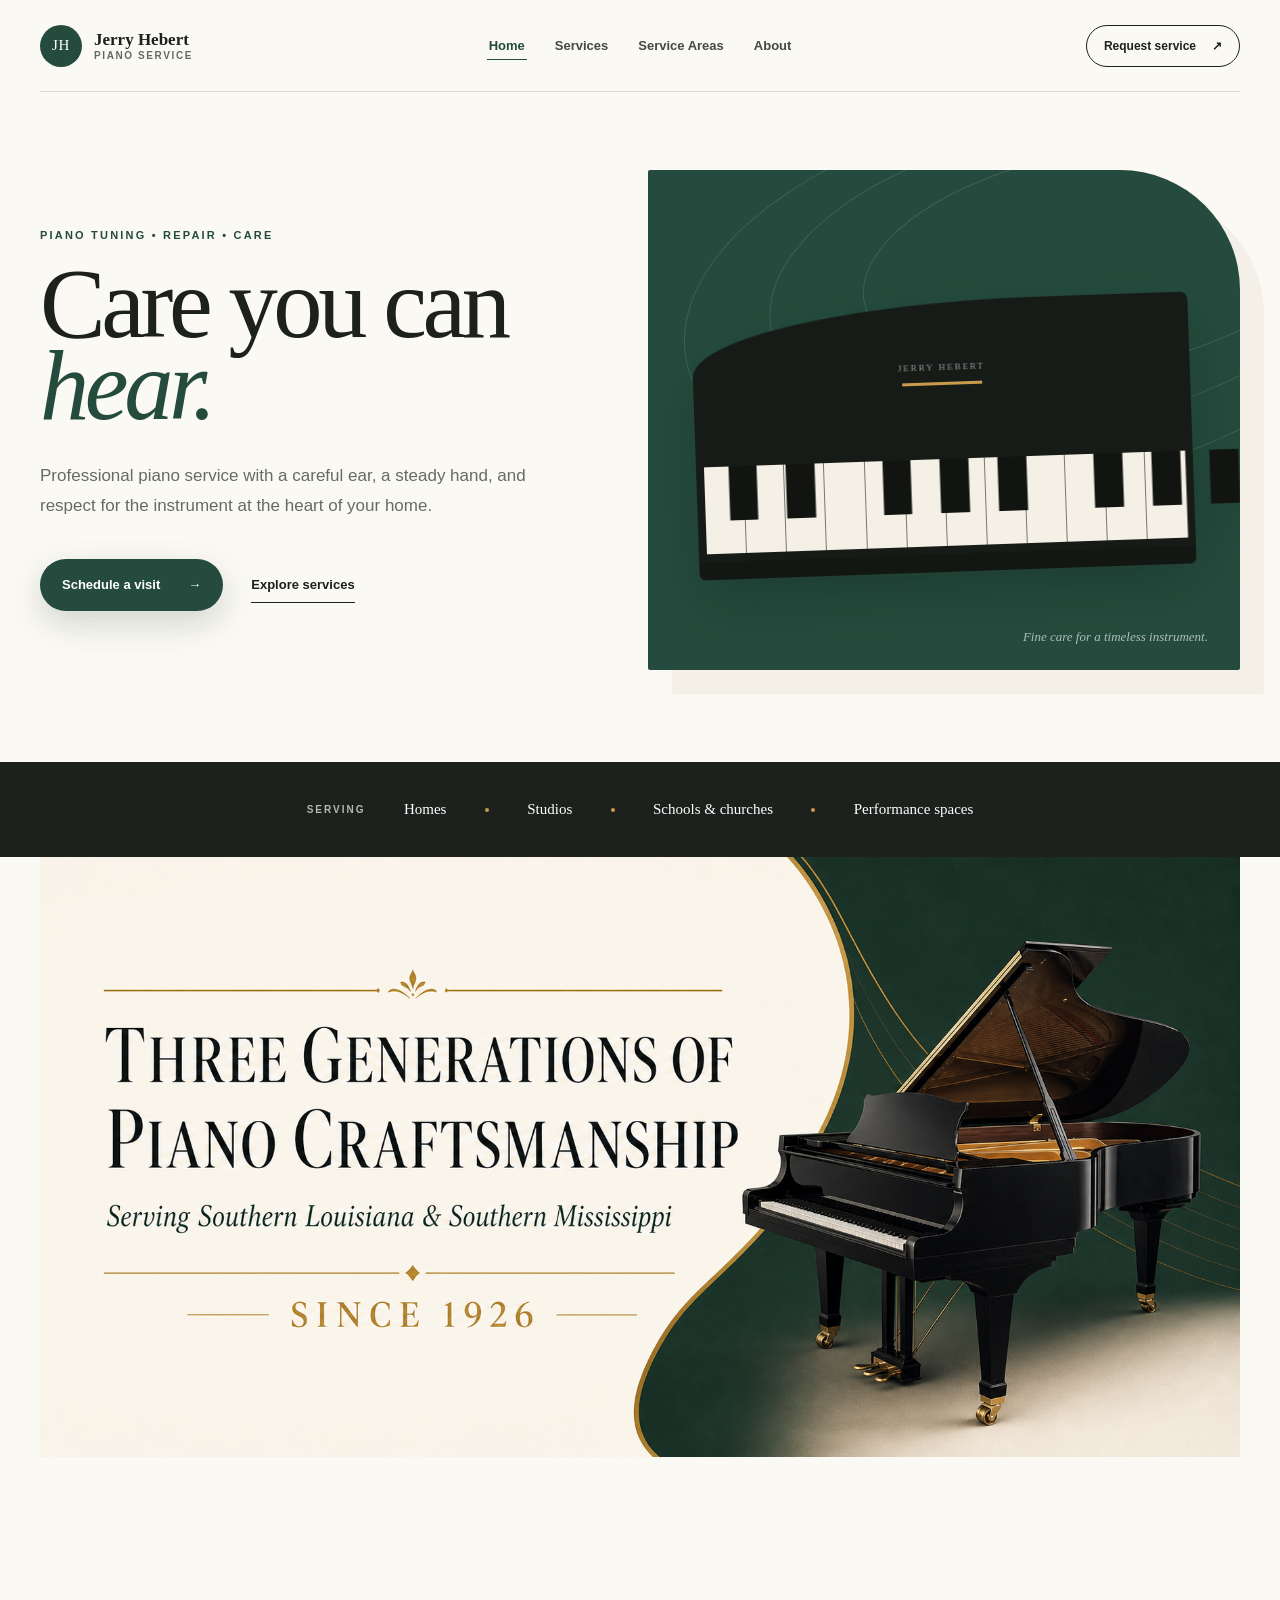
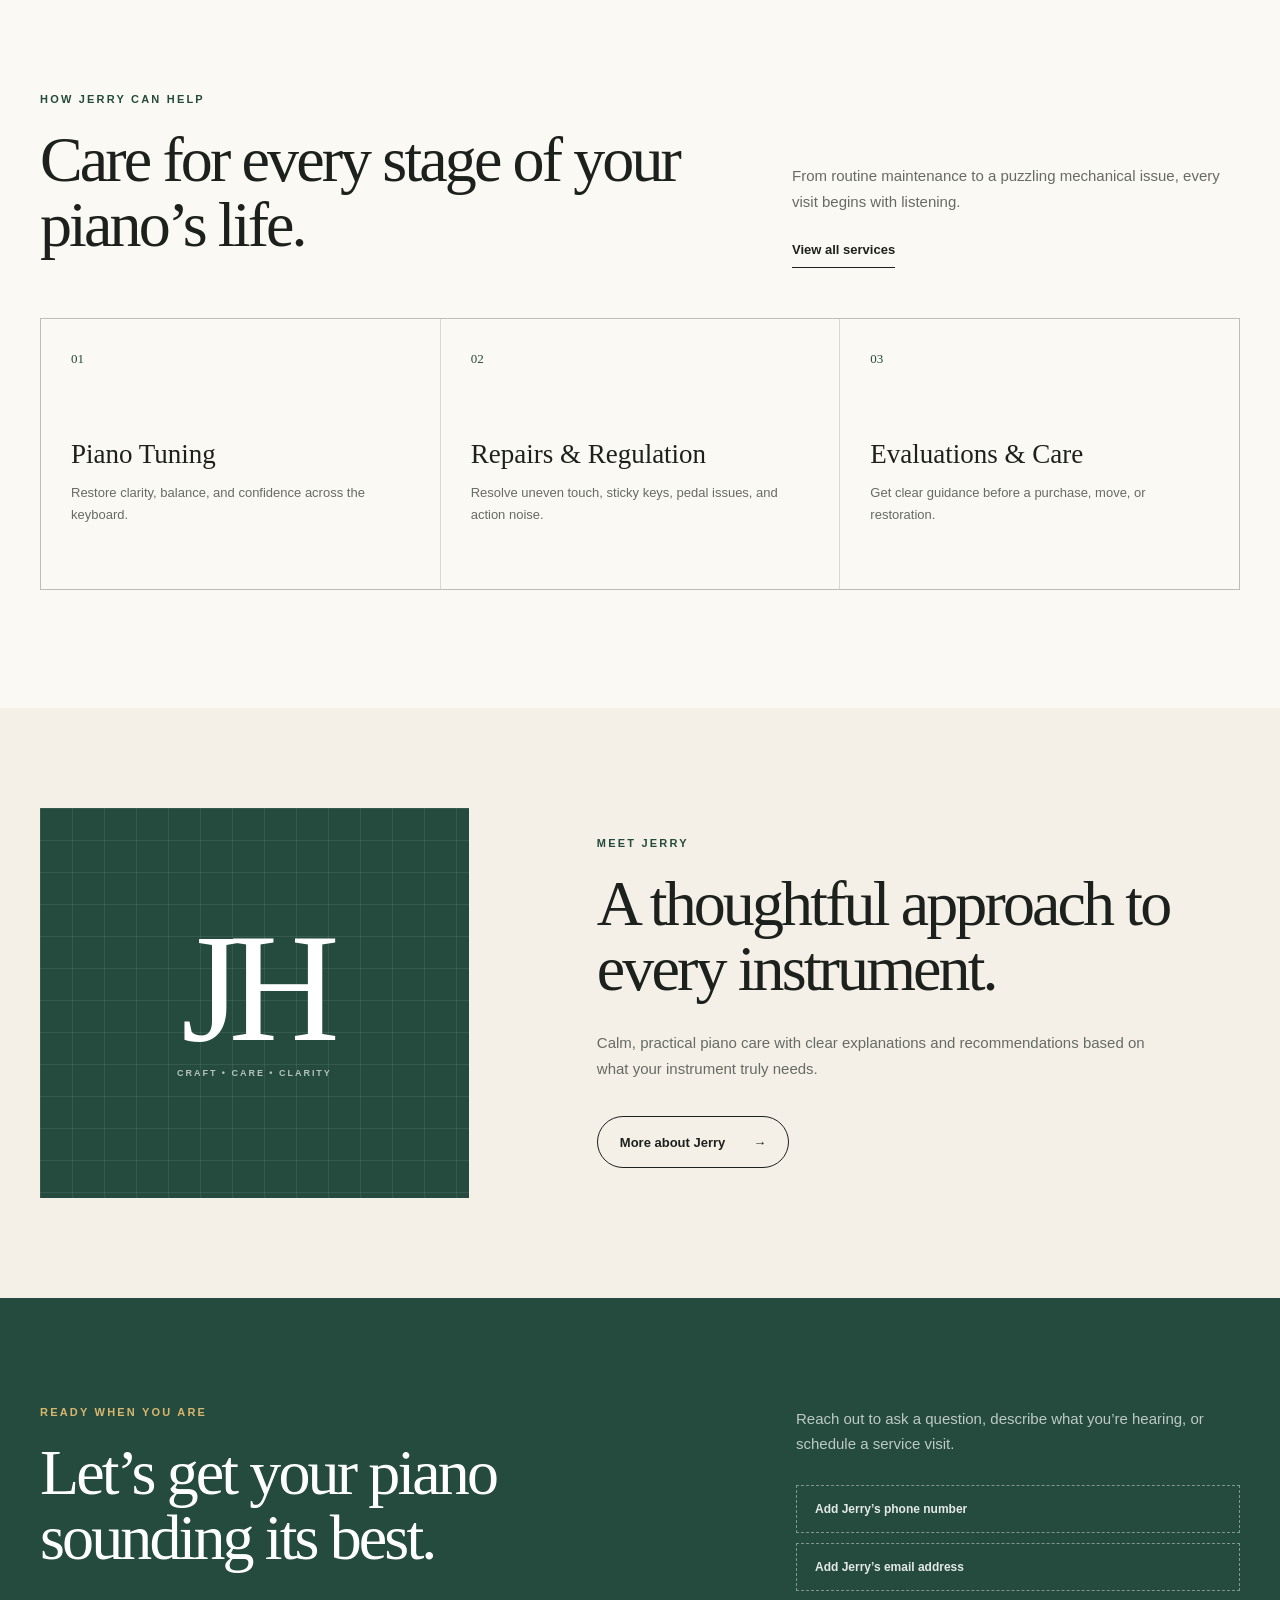
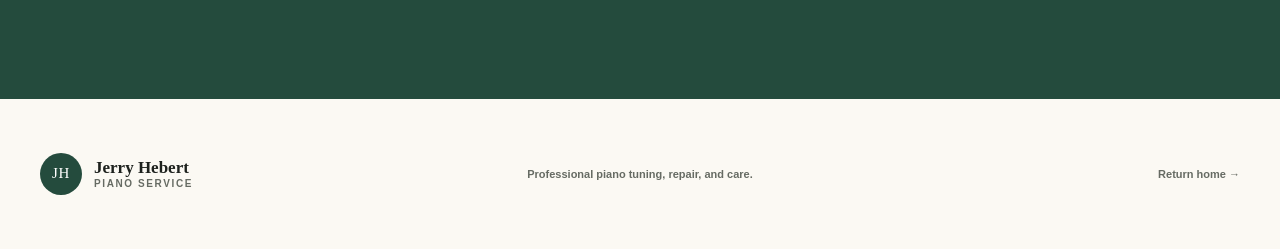
==== index.html @ 82411f33 "Add heritage feature section to index.html Added a heritage feature section with an image banner." ====
<!doctype html>
<html lang="en">
<head>
  <meta charset="utf-8">
  <meta name="viewport" content="width=device-width, initial-scale=1">
  <meta name="description" content="Professional piano tuning, repair, evaluation, and care from Jerry Hebert.">
  <title>Jerry Hebert Piano Service</title>
  <link rel="stylesheet" href="styles.css">
</head>
<body>
  <header class="site-header">
    <a class="brand" href="index.html" aria-label="Jerry Hebert Piano Service home">
      <span class="brand-mark" aria-hidden="true">JH</span>
      <span class="brand-copy"><strong>Jerry Hebert</strong><span>Piano Service</span></span>
    </a>
    <nav class="site-nav" aria-label="Main navigation">
      <a class="active" href="index.html" aria-current="page">Home</a>
      <a href="services.html">Services</a>
      <a href="service-areas.html">Service Areas</a>
      <a href="about.html">About</a>
    </nav>
    <a class="header-cta" href="#contact">Request service <span aria-hidden="true">↗</span></a>
  </header>

  <main>
    <section class="hero" aria-labelledby="hero-title">
      <div>
        <p class="eyebrow">Piano tuning • repair • care</p>
        <h1 id="hero-title">Care you can<span>hear.</span></h1>
        <p class="hero-intro">Professional piano service with a careful ear, a steady hand, and respect for the instrument at the heart of your home.</p>
        <div class="hero-actions">
          <a class="button button-primary" href="#contact">Schedule a visit <span aria-hidden="true">→</span></a>
          <a class="text-link" href="services.html">Explore services</a>
        </div>
      </div>

      <div class="hero-art" aria-hidden="true">
        <div class="sound-line sound-line-one"></div>
        <div class="sound-line sound-line-two"></div>
        <div class="sound-line sound-line-three"></div>
        <div class="piano">
          <div class="piano-top">JERRY HEBERT<i></i></div>
          <div class="piano-keys">
            <span class="white-key"></span><span class="white-key"></span><span class="white-key"></span><span class="white-key"></span>
            <span class="white-key"></span><span class="white-key"></span><span class="white-key"></span><span class="white-key"></span>
            <span class="white-key"></span><span class="white-key"></span><span class="white-key"></span><span class="white-key"></span>
            <span class="black-key" style="left:8%"></span><span class="black-key" style="left:20%"></span>
            <span class="black-key" style="left:40%"></span><span class="black-key" style="left:52%"></span>
            <span class="black-key" style="left:64%"></span><span class="black-key" style="left:84%"></span>
            <span class="black-key" style="left:96%"></span><span class="black-key" style="left:108%"></span>
          </div>
          <div class="piano-base"></div>
        </div>
        <p class="art-note">Fine care for a timeless instrument.</p>
      </div>
    </section>

    <div class="trust-strip" aria-label="Client types">
      <span>Serving</span><p>Homes</p><i></i><p>Studios</p><i></i><p>Schools & churches</p><i></i><p>Performance spaces</p>
    </div>
    <section class="heritage-feature">
  <img src="images/jerry-hebert-heritage-banner.png"
       alt="Three generations of piano craftsmanship since 1926">
</section>

    <section class="section" aria-labelledby="care-title">
      <div class="section-heading">
        <div><p class="eyebrow">How Jerry can help</p><h2 id="care-title">Care for every stage of your piano’s life.</h2></div>
        <div class="heading-action">
          <p>From routine maintenance to a puzzling mechanical issue, every visit begins with listening.</p>
          <a class="text-link" href="services.html">View all services</a>
        </div>
      </div>
      <div class="home-feature-grid">
        <article><span>01</span><h3>Piano Tuning</h3><p>Restore clarity, balance, and confidence across the keyboard.</p></article>
        <article><span>02</span><h3>Repairs & Regulation</h3><p>Resolve uneven touch, sticky keys, pedal issues, and action noise.</p></article>
        <article><span>03</span><h3>Evaluations & Care</h3><p>Get clear guidance before a purchase, move, or restoration.</p></article>
      </div>
    </section>

    <section class="home-about-preview" aria-labelledby="home-about-title">
      <div class="mini-monogram" aria-hidden="true"><span>JH</span><p>Craft • Care • Clarity</p></div>
      <div>
        <p class="eyebrow">Meet Jerry</p>
        <h2 id="home-about-title">A thoughtful approach to every instrument.</h2>
        <p>Calm, practical piano care with clear explanations and recommendations based on what your instrument truly needs.</p>
        <a class="button button-outline" href="about.html">More about Jerry <span aria-hidden="true">→</span></a>
      </div>
    </section>

    <section class="contact-section" id="contact" aria-labelledby="contact-title">
      <div><p class="eyebrow">Ready when you are</p><h2 id="contact-title">Let’s get your piano sounding its best.</h2></div>
      <div class="contact-copy">
        <p>Reach out to ask a question, describe what you’re hearing, or schedule a service visit.</p>
        <!-- Replace the following two spans with Jerry's real phone number and email address. -->
        <div class="contact-placeholders"><span>Add Jerry’s phone number</span><span>Add Jerry’s email address</span></div>
      </div>
    </section>
  </main>

  <footer class="site-footer">
    <a class="brand" href="index.html">
      <span class="brand-mark" aria-hidden="true">JH</span>
      <span class="brand-copy"><strong>Jerry Hebert</strong><span>Piano Service</span></span>
    </a>
    <p>Professional piano tuning, repair, and care.</p>
    <a href="index.html">Return home →</a>
  </footer>
</body>
</html>
---- styles.css ----
:root {
  --ink: #1d211d;
  --muted: #666b63;
  --ivory: #f4f0e7;
  --paper: #fbf9f3;
  --green: #244b3d;
  --green-dark: #17352b;
  --gold: #c99b4a;
  --line: rgba(29, 33, 29, 0.15);
}

* { box-sizing: border-box; }
html { scroll-behavior: smooth; scroll-padding-top: 96px; }
body {
  margin: 0;
  background: var(--paper);
  color: var(--ink);
  font-family: Inter, ui-sans-serif, -apple-system, BlinkMacSystemFont, "Segoe UI", sans-serif;
  -webkit-font-smoothing: antialiased;
}
a { color: inherit; text-decoration: none; }
a:focus-visible { outline: 3px solid var(--gold); outline-offset: 4px; }

.site-header {
  width: min(100% - 48px, 1200px);
  height: 92px;
  margin: 0 auto;
  display: grid;
  grid-template-columns: 1fr auto 1fr;
  align-items: center;
  border-bottom: 1px solid var(--line);
}

.heritage-feature {
  padding: 0 max(24px, calc((100vw - 1200px) / 2)) 118px;
}

.heritage-feature img {
  display: block;
  width: 100%;
  height: auto;
}
.brand { display: inline-flex; align-items: center; gap: 12px; width: max-content; }
.brand-mark {
  width: 42px;
  height: 42px;
  display: grid;
  place-items: center;
  border-radius: 50%;
  background: var(--green);
  color: white;
  font: 15px Georgia, serif;
  letter-spacing: 0.04em;
}
.brand-copy { display: flex; flex-direction: column; gap: 2px; }
.brand-copy strong { font: 600 17px/1 Georgia, serif; }
.brand-copy span {
  color: var(--muted);
  font-size: 10px;
  font-weight: 700;
  letter-spacing: 0.16em;
  text-transform: uppercase;
}
.site-nav { display: flex; align-items: center; gap: 26px; }
.site-nav a {
  position: relative;
  padding: 12px 2px;
  color: #454943;
  font-size: 13px;
  font-weight: 700;
}
.site-nav a::after {
  content: "";
  position: absolute;
  right: 0;
  bottom: 5px;
  left: 0;
  height: 1px;
  background: var(--green);
  transform: scaleX(0);
  transition: transform 180ms ease;
}
.site-nav a:hover::after,
.site-nav a:focus-visible::after,
.site-nav a.active::after { transform: scaleX(1); }
.site-nav a.active { color: var(--green); }
.header-cta {
  justify-self: end;
  display: inline-flex;
  align-items: center;
  gap: 16px;
  padding: 13px 17px;
  border: 1px solid var(--ink);
  border-radius: 999px;
  font-size: 12px;
  font-weight: 800;
  transition: 180ms ease;
}
.header-cta:hover { background: var(--ink); color: white; }

.eyebrow {
  margin: 0 0 22px;
  color: var(--green);
  font-size: 11px;
  font-weight: 900;
  letter-spacing: 0.2em;
  text-transform: uppercase;
}
.hero {
  width: min(100% - 48px, 1200px);
  min-height: 670px;
  margin: 0 auto;
  display: grid;
  grid-template-columns: 0.95fr 1.05fr;
  align-items: center;
  gap: 72px;
  padding: 60px 0 74px;
}
.hero h1,
.section h2,
.contact-section h2,
.home-about-preview h2,
.process-section h2 {
  margin: 0;
  font-family: Georgia, "Times New Roman", serif;
  font-weight: 500;
  letter-spacing: -0.045em;
}
.hero h1 { max-width: 650px; font-size: clamp(74px, 7.7vw, 120px); line-height: 0.83; }
.hero h1 span { display: block; color: var(--green); font-style: italic; font-weight: 400; }
.hero-intro {
  max-width: 515px;
  margin: 34px 0 0;
  color: var(--muted);
  font-size: 17px;
  line-height: 1.75;
}
.hero-actions { display: flex; align-items: center; gap: 28px; margin-top: 38px; }
.button {
  display: inline-flex;
  align-items: center;
  justify-content: center;
  gap: 28px;
  min-height: 52px;
  padding: 0 22px;
  border-radius: 999px;
  font-size: 13px;
  font-weight: 800;
  transition: 180ms ease;
}
.button-primary { background: var(--green); color: white; box-shadow: 0 12px 34px rgba(36, 75, 61, 0.2); }
.button-primary:hover { background: var(--green-dark); transform: translateY(-2px); }
.button-outline { border: 1px solid var(--ink); }
.button-outline:hover { background: var(--ink); color: white; }
.text-link { padding: 10px 0; border-bottom: 1px solid var(--ink); font-size: 13px; font-weight: 800; }

.hero-art {
  min-height: 500px;
  border-radius: 2px 120px 2px 2px;
  background: var(--green);
  position: relative;
  overflow: hidden;
  box-shadow: 24px 24px 0 var(--ivory);
}
.sound-line {
  position: absolute;
  border: 1px solid rgba(255, 255, 255, 0.12);
  border-radius: 50%;
  transform: rotate(-10deg);
}
.sound-line-one { width: 480px; height: 220px; top: -20px; right: -100px; }
.sound-line-two { width: 600px; height: 300px; top: -44px; right: -126px; }
.sound-line-three { width: 720px; height: 380px; top: -64px; right: -160px; }
.piano {
  position: absolute;
  right: 8%;
  bottom: 98px;
  left: 8%;
  filter: drop-shadow(0 22px 28px rgba(9, 22, 17, 0.25));
  transform: rotate(-2deg);
}
.piano-top {
  height: 154px;
  padding-top: 62px;
  border-radius: 70% 8px 0 0 / 45% 8px 0 0;
  background: #171b18;
  color: rgba(255, 255, 255, 0.55);
  text-align: center;
  font: 9px Georgia, serif;
  letter-spacing: 0.22em;
}
.piano-top i { display: block; width: 16%; height: 3px; margin: 10px auto 0; background: var(--gold); }
.piano-keys { height: 100px; display: flex; border: 8px solid #171b18; border-top-width: 5px; position: relative; }
.white-key { flex: 1; background: #f5f0e5; border-right: 1px solid #77766f; }
.black-key {
  width: 6%;
  height: 62%;
  background: #111411;
  position: absolute;
  top: 0;
  transform: translateX(-50%);
  z-index: 2;
}
.piano-base { height: 18px; border-radius: 0 0 6px 6px; background: #131713; }
.art-note {
  position: absolute;
  right: 32px;
  bottom: 25px;
  margin: 0;
  color: rgba(255, 255, 255, 0.64);
  font: italic 13px Georgia, serif;
}
.trust-strip {
  min-height: 95px;
  display: flex;
  align-items: center;
  justify-content: center;
  gap: clamp(20px, 3vw, 46px);
  padding: 22px 24px;
  background: var(--ink);
  color: white;
}
.trust-strip span {
  color: #b6b9b2;
  font-size: 10px;
  font-weight: 800;
  letter-spacing: 0.2em;
  text-transform: uppercase;
}
.trust-strip p { margin: 0; font: 15px Georgia, serif; }
.trust-strip i { width: 4px; height: 4px; border-radius: 50%; background: var(--gold); }

.section { padding: 118px max(24px, calc((100vw - 1200px) / 2)); }
.section-heading { display: grid; grid-template-columns: 1.2fr 0.8fr; align-items: end; gap: 80px; }
.section h2,
.contact-section h2,
.home-about-preview h2,
.process-section h2 { font-size: clamp(48px, 5vw, 72px); line-height: 1.02; }
.heading-action > p {
  max-width: 440px;
  margin: 0 0 24px;
  color: var(--muted);
  font-size: 15px;
  line-height: 1.75;
}
.home-feature-grid {
  display: grid;
  grid-template-columns: repeat(3, 1fr);
  gap: 1px;
  margin-top: 60px;
  background: var(--line);
  border: 1px solid var(--line);
}
.home-feature-grid article { min-height: 270px; padding: 30px; background: var(--paper); }
.home-feature-grid article > span,
.process-grid article > span { color: var(--green); font: 13px Georgia, serif; }
.home-feature-grid h3,
.process-grid h3 { margin: 72px 0 12px; font: 500 27px Georgia, serif; }
.home-feature-grid p,
.process-grid p { margin: 0; color: var(--muted); font-size: 13px; line-height: 1.7; }
.home-about-preview {
  display: grid;
  grid-template-columns: 0.8fr 1.2fr;
  align-items: center;
  gap: clamp(70px, 10vw, 150px);
  padding: 100px max(24px, calc((100vw - 1200px) / 2));
  background: var(--ivory);
}
.mini-monogram,
.portrait-placeholder {
  display: grid;
  place-content: center;
  gap: 18px;
  background:
    linear-gradient(rgba(255, 255, 255, 0.08) 1px, transparent 1px),
    linear-gradient(90deg, rgba(255, 255, 255, 0.08) 1px, transparent 1px),
    var(--green);
  background-size: 32px 32px;
  color: white;
  text-align: center;
}
.mini-monogram { min-height: 390px; }
.mini-monogram > span,
.portrait-placeholder > span { font: clamp(94px, 12vw, 160px)/0.8 Georgia, serif; letter-spacing: -0.08em; }
.mini-monogram p,
.portrait-placeholder p {
  margin: 0;
  color: rgba(255, 255, 255, 0.66);
  font-size: 9px;
  font-weight: 800;
  letter-spacing: 0.22em;
  text-transform: uppercase;
}
.home-about-preview > div:last-child > p:not(.eyebrow) {
  max-width: 570px;
  margin: 28px 0 34px;
  color: var(--muted);
  font-size: 15px;
  line-height: 1.75;
}

.interior-hero {
  min-height: 500px;
  display: grid;
  align-content: end;
  padding: 80px max(24px, calc((100vw - 1200px) / 2)) 86px;
  background:
    radial-gradient(circle at 84% 15%, rgba(201, 155, 74, 0.16), transparent 22%),
    var(--green);
  color: white;
}
.interior-hero .eyebrow { color: #d9b670; }
.interior-hero h1 {
  max-width: 920px;
  margin: 0;
  font: 500 clamp(62px, 7vw, 98px)/0.94 Georgia, serif;
  letter-spacing: -0.05em;
}
.interior-hero > p:last-child {
  max-width: 600px;
  margin: 30px 0 0;
  color: rgba(255, 255, 255, 0.72);
  font-size: 16px;
  line-height: 1.75;
}
.service-page-section { padding-top: 80px; }
.service-section-intro {
  display: grid;
  grid-template-columns: 1fr 0.75fr;
  gap: 32px 80px;
  align-items: end;
  margin-bottom: 52px;
}
.service-section-intro .eyebrow { grid-column: 1 / -1; margin-bottom: -10px; }
.service-section-intro h2,
.service-details-heading h2,
.service-detail-group h2 {
  margin: 0;
  font-family: Georgia, "Times New Roman", serif;
  font-weight: 500;
  letter-spacing: -0.04em;
}
.service-section-intro h2 { max-width: 680px; font-size: clamp(44px, 5vw, 68px); line-height: 1; }
.service-section-intro > p:last-child,
.service-details-heading > p {
  margin: 0;
  color: var(--muted);
  font-size: 15px;
  line-height: 1.75;
}
.service-grid { display: grid; grid-template-columns: repeat(3, 1fr); gap: 18px; margin-top: 60px; }
.service-page-section .service-grid { grid-template-columns: repeat(4, 1fr); margin-top: 0; }
.service-card {
  min-height: 360px;
  display: flex;
  flex-direction: column;
  padding: 28px;
  border: 1px solid var(--line);
  background: rgba(255, 255, 255, 0.4);
  transition: 200ms ease;
}
.service-card:hover {
  background: white;
  border-color: rgba(36, 75, 61, 0.55);
  transform: translateY(-6px);
  box-shadow: 0 24px 60px rgba(29, 33, 29, 0.08);
}
.service-number { color: var(--green); font: 14px Georgia, serif; }
.service-card > div { margin: auto 0; }
.service-card h3 { margin: 0 0 16px; font: 500 30px Georgia, serif; letter-spacing: -0.02em; }
.service-card p { margin: 0; color: var(--muted); font-size: 14px; line-height: 1.75; }
.service-card footer {
  display: flex;
  justify-content: space-between;
  gap: 16px;
  padding-top: 18px;
  border-top: 1px solid var(--line);
  color: #555a53;
  font-size: 11px;
  font-weight: 700;
}
.service-category-card { min-height: 320px; }
.service-category-card h3 { font-size: 27px; }
.service-category-card footer span:last-child { color: var(--green); font-size: 16px; }
.service-details-section {
  padding: 110px max(24px, calc((100vw - 1200px) / 2));
  background: var(--ivory);
}
.service-details-heading {
  display: grid;
  grid-template-columns: 1fr 0.62fr;
  gap: 60px;
  align-items: end;
  margin-bottom: 70px;
}
.service-details-heading h2 { max-width: 720px; font-size: clamp(46px, 5vw, 70px); line-height: 1; }
.service-detail-list { display: grid; gap: 28px; }
.service-detail-group {
  scroll-margin-top: 110px;
  padding: 42px;
  border: 1px solid var(--line);
  background: var(--paper);
}
.service-detail-group > header {
  display: grid;
  grid-template-columns: 54px 1fr;
  gap: 20px;
  align-items: start;
  padding-bottom: 32px;
  border-bottom: 1px solid var(--line);
}
.service-detail-group > header > span { color: var(--green); font: 15px Georgia, serif; }
.service-detail-group h2 { font-size: clamp(34px, 4vw, 50px); line-height: 1; }
.service-detail-group header p {
  max-width: 650px;
  margin: 14px 0 0;
  color: var(--muted);
  font-size: 14px;
  line-height: 1.7;
}
.service-items {
  display: grid;
  grid-template-columns: repeat(2, 1fr);
  gap: 0 38px;
  margin: 0;
  padding: 12px 0 0 74px;
  list-style: none;
}
.service-items li {
  padding: 22px 0;
  border-bottom: 1px solid var(--line);
}
.service-items h3 { margin: 0 0 8px; font: 500 20px Georgia, serif; }
.service-items p { margin: 0; color: var(--muted); font-size: 13px; line-height: 1.65; }
.process-section {
  display: grid;
  grid-template-columns: 0.72fr 1.28fr;
  gap: 90px;
  padding: 110px max(24px, calc((100vw - 1200px) / 2));
  background: var(--ivory);
}
.process-grid { display: grid; grid-template-columns: repeat(3, 1fr); gap: 22px; }
.process-grid article { padding-top: 20px; border-top: 1px solid var(--line); }
.process-grid h3 { margin-top: 42px; }

.about-section {
  display: grid;
  grid-template-columns: 0.9fr 1.1fr;
  gap: clamp(70px, 9vw, 130px);
  background: var(--ivory);
}
.about-visual { min-height: 590px; position: relative; }
.portrait-placeholder { height: 100%; }
.about-badge {
  width: 150px;
  height: 150px;
  display: grid;
  place-content: center;
  gap: 8px;
  padding: 20px;
  border-radius: 50%;
  background: var(--paper);
  text-align: center;
  position: absolute;
  right: -46px;
  bottom: 44px;
  box-shadow: 0 18px 40px rgba(29, 33, 29, 0.16);
}
.about-badge span { color: var(--green); font-size: 24px; }
.about-badge p { margin: 0; font: 13px/1.25 Georgia, serif; }
.about-copy { align-self: center; }
.about-lead { max-width: 620px; margin: 30px 0 38px; color: var(--muted); font-size: 16px; line-height: 1.8; }
.about-history {
  max-width: 680px;
  margin-top: 34px;
  padding-top: 26px;
  border-top: 1px solid var(--line);
}
.about-history p { margin: 0 0 18px; color: var(--muted); font-size: 15px; line-height: 1.8; }
.about-history p:last-child { margin-bottom: 0; }
.principles { border-top: 1px solid var(--line); }
.principles > div {
  display: grid;
  grid-template-columns: 42px 1fr;
  gap: 18px;
  padding: 20px 0;
  border-bottom: 1px solid var(--line);
}
.principles span { padding-top: 3px; color: var(--green); font: 13px Georgia, serif; }
.principles p { margin: 0; color: var(--muted); font-size: 13px; line-height: 1.55; }
.principles strong { display: block; margin-bottom: 3px; color: var(--ink); font: 600 17px Georgia, serif; }

.service-areas-hero {
  background:
    radial-gradient(circle at 82% 18%, rgba(201, 155, 74, 0.22), transparent 24%),
    linear-gradient(120deg, var(--green-dark), var(--green));
}
.coverage-section { padding-top: 96px; }
.coverage-intro,
.hub-heading {
  display: grid;
  grid-template-columns: 1fr 0.6fr;
  gap: 72px;
  align-items: end;
}
.coverage-summary {
  display: grid;
  gap: 8px;
  padding: 24px 0 8px;
  border-top: 1px solid var(--line);
}
.coverage-summary strong { color: var(--green); font: 500 clamp(38px, 4vw, 56px)/1 Georgia, serif; }
.coverage-summary span {
  max-width: 300px;
  color: var(--muted);
  font-size: 12px;
  font-weight: 800;
  letter-spacing: 0.08em;
  line-height: 1.5;
  text-transform: uppercase;
}
.map-shell {
  margin-top: 58px;
  border: 1px solid var(--line);
  background: var(--green);
  box-shadow: 0 26px 70px rgba(29, 33, 29, 0.12);
}
.service-area-map {
  min-height: 590px;
  z-index: 1;
  background: #e5eadf;
  color: var(--ink);
}
.service-area-map:empty::before {
  content: "Loading the service-area map…";
  min-height: 590px;
  display: grid;
  place-items: center;
  padding: 30px;
  color: var(--muted);
  font-size: 13px;
  font-weight: 700;
  text-align: center;
}
.map-legend {
  display: flex;
  flex-wrap: wrap;
  gap: 18px 34px;
  padding: 18px 22px;
  color: rgba(255, 255, 255, 0.86);
  font-size: 11px;
  font-weight: 800;
  letter-spacing: 0.06em;
  text-transform: uppercase;
}
.map-legend span { display: inline-flex; align-items: center; gap: 10px; }
.hub-symbol,
.range-symbol,
.corridor-symbol { display: inline-block; flex: 0 0 auto; }
.hub-symbol { width: 12px; height: 12px; border: 3px solid white; border-radius: 50%; background: var(--green); }
.range-symbol { width: 20px; height: 12px; border: 2px solid var(--gold); border-radius: 50%; background: rgba(201, 155, 74, 0.2); }
.corridor-symbol { width: 24px; height: 0; border-top: 3px dashed var(--gold); }
.map-note { max-width: 760px; margin: 18px 0 0; color: var(--muted); font-size: 12px; line-height: 1.65; }
.hub-section { padding: 110px max(24px, calc((100vw - 1200px) / 2)); background: var(--ivory); }
.hub-heading h2 {
  max-width: 720px;
  margin: 0;
  font: 500 clamp(46px, 5vw, 70px)/1 Georgia, serif;
  letter-spacing: -0.045em;
}
.hub-heading > p { margin: 0; color: var(--muted); font-size: 15px; line-height: 1.75; }
.hub-grid { display: grid; grid-template-columns: repeat(2, 1fr); gap: 20px; margin-top: 64px; }
.hub-card {
  min-height: 330px;
  display: grid;
  grid-template-rows: auto 1fr;
  gap: 58px;
  padding: 34px;
  border: 1px solid var(--line);
  background: var(--paper);
}
.hub-card > span { color: var(--green); font: 14px Georgia, serif; }
.hub-card > div { align-self: end; }
.hub-card h3 { margin: 0; font: 500 clamp(38px, 4vw, 52px) Georgia, serif; letter-spacing: -0.035em; }
.hub-card .hub-region {
  margin: 8px 0 22px;
  color: var(--green);
  font-size: 10px;
  font-weight: 900;
  letter-spacing: 0.16em;
  text-transform: uppercase;
}
.hub-card p:last-child { max-width: 470px; margin: 0; color: var(--muted); font-size: 14px; line-height: 1.75; }
.travel-note {
  display: grid;
  grid-template-columns: 0.45fr 1fr;
  gap: 40px;
  margin-top: 28px;
  padding: 30px 34px;
  border-left: 4px solid var(--gold);
  background: var(--paper);
}
.travel-note strong { font: 500 21px Georgia, serif; }
.travel-note p { margin: 0; color: var(--muted); font-size: 14px; line-height: 1.7; }

.contact-section {
  display: grid;
  grid-template-columns: 1.2fr 0.8fr;
  gap: 90px;
  padding: 108px max(24px, calc((100vw - 1200px) / 2));
  background: var(--green);
  color: white;
}
.contact-section .eyebrow { color: #d9b670; }
.contact-section h2 { max-width: 720px; }
.contact-copy { align-self: end; }
.contact-copy > p { margin: 0 0 28px; color: rgba(255, 255, 255, 0.7); font-size: 15px; line-height: 1.7; }
.contact-placeholders { display: grid; gap: 10px; }
.contact-placeholders span {
  display: block;
  padding: 16px 18px;
  border: 1px dashed rgba(255, 255, 255, 0.42);
  color: rgba(255, 255, 255, 0.88);
  font-size: 12px;
  font-weight: 800;
}
.site-footer {
  min-height: 150px;
  display: grid;
  grid-template-columns: 1fr auto 1fr;
  align-items: center;
  gap: 30px;
  width: min(100% - 48px, 1200px);
  margin: 0 auto;
}
.site-footer p,
.site-footer > a:last-child { color: var(--muted); font-size: 11px; font-weight: 700; }
.site-footer > a:last-child { justify-self: end; }

@media (max-width: 900px) {
  .site-header { grid-template-columns: 1fr auto; height: 132px; }
  .site-nav {
    grid-column: 1 / -1;
    grid-row: 2;
    justify-content: center;
    height: 48px;
    border-top: 1px solid var(--line);
  }
  html { scroll-padding-top: 140px; }
  .hero { min-height: auto; grid-template-columns: 1fr; gap: 70px; padding-top: 80px; }
  .hero-art { min-height: 480px; }
  .section-heading,
  .home-about-preview,
  .process-section,
  .about-section,
  .contact-section { grid-template-columns: 1fr; }
  .home-feature-grid,
  .service-grid { grid-template-columns: 1fr; }
  .service-section-intro,
  .service-details-heading,
  .coverage-intro,
  .hub-heading { grid-template-columns: 1fr; }
  .hub-heading,
  .coverage-intro { gap: 38px; }
  .service-area-map,
  .service-area-map:empty::before { min-height: 500px; }
  .service-page-section .service-grid { grid-template-columns: repeat(2, 1fr); }
  .service-card { min-height: 290px; }
  .mini-monogram { min-height: 440px; }
  .process-section,
  .about-section,
  .contact-section { gap: 52px; }
  .about-visual { min-height: 520px; }
  .about-badge { right: 24px; }
}

@media (max-width: 620px) {
  .site-header,
  .hero,
  .site-footer { width: min(100% - 32px, 1200px); }
  .brand-copy { display: none; }
  .header-cta { gap: 10px; padding: 11px 14px; }
  .hero { padding-top: 58px; }
  .hero h1 { font-size: clamp(68px, 21vw, 96px); }
  .hero-intro { font-size: 15px; }
  .hero-actions { align-items: flex-start; flex-direction: column; }
  .hero-art { min-height: 360px; border-radius: 2px 76px 2px 2px; box-shadow: 14px 14px 0 var(--ivory); }
  .piano { right: 5%; bottom: 72px; left: 5%; }
  .piano-top { height: 110px; padding-top: 42px; }
  .piano-keys { height: 74px; border-width: 6px; }
  .trust-strip { flex-wrap: wrap; justify-content: flex-start; gap: 14px 20px; padding: 26px; }
  .trust-strip span { width: 100%; }
  .trust-strip p { font-size: 13px; }
  .section,
  .contact-section { padding-top: 86px; padding-bottom: 86px; }
  .section h2,
  .contact-section h2,
  .home-about-preview h2,
  .process-section h2 { font-size: 45px; }
  .interior-hero { min-height: 420px; padding-top: 66px; padding-bottom: 66px; }
  .interior-hero h1 { font-size: clamp(54px, 16vw, 74px); }
  .section-heading { gap: 28px; }
  .service-grid { margin-top: 42px; }
  .service-page-section .service-grid { grid-template-columns: 1fr; }
  .service-details-section { padding-top: 86px; padding-bottom: 86px; }
  .service-detail-group { padding: 28px 22px; }
  .service-detail-group > header { grid-template-columns: 34px 1fr; }
  .service-items { grid-template-columns: 1fr; padding-left: 54px; }
  .site-nav { gap: 18px; }
  .site-nav a { font-size: 11px; }
  .service-area-map,
  .service-area-map:empty::before { min-height: 430px; }
  .hub-section { padding-top: 86px; padding-bottom: 86px; }
  .hub-grid,
  .travel-note { grid-template-columns: 1fr; }
  .hub-card { min-height: 290px; }
  .about-visual { min-height: 430px; }
  .about-badge { width: 128px; height: 128px; right: 16px; bottom: -32px; }
  .site-footer { grid-template-columns: auto 1fr; padding: 36px 0; }
  .site-footer > p { display: none; }
  .mini-monogram { min-height: 340px; }
  .process-grid { grid-template-columns: 1fr; }
  .process-grid article { padding-bottom: 20px; }
}

@media (prefers-reduced-motion: reduce) {
  html { scroll-behavior: auto; }
  *, *::before, *::after { transition-duration: 0.01ms !important; }
}
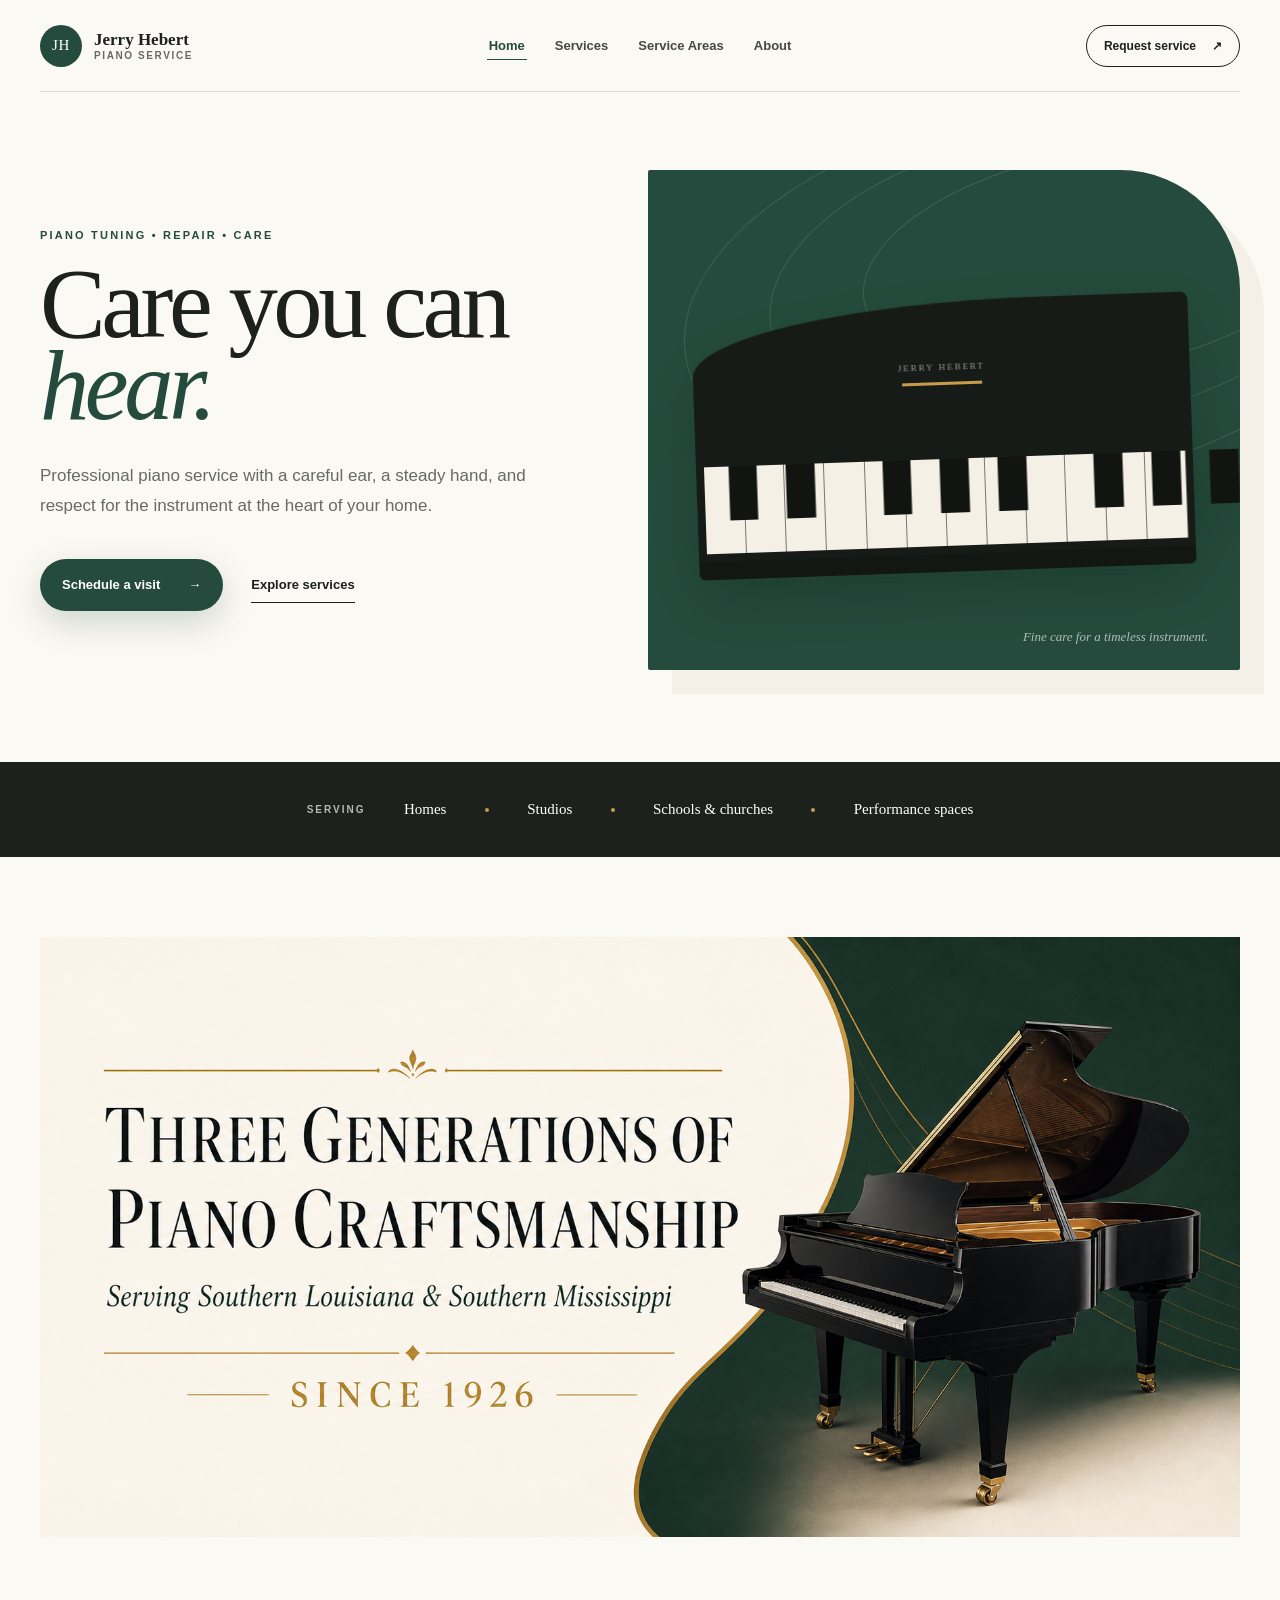
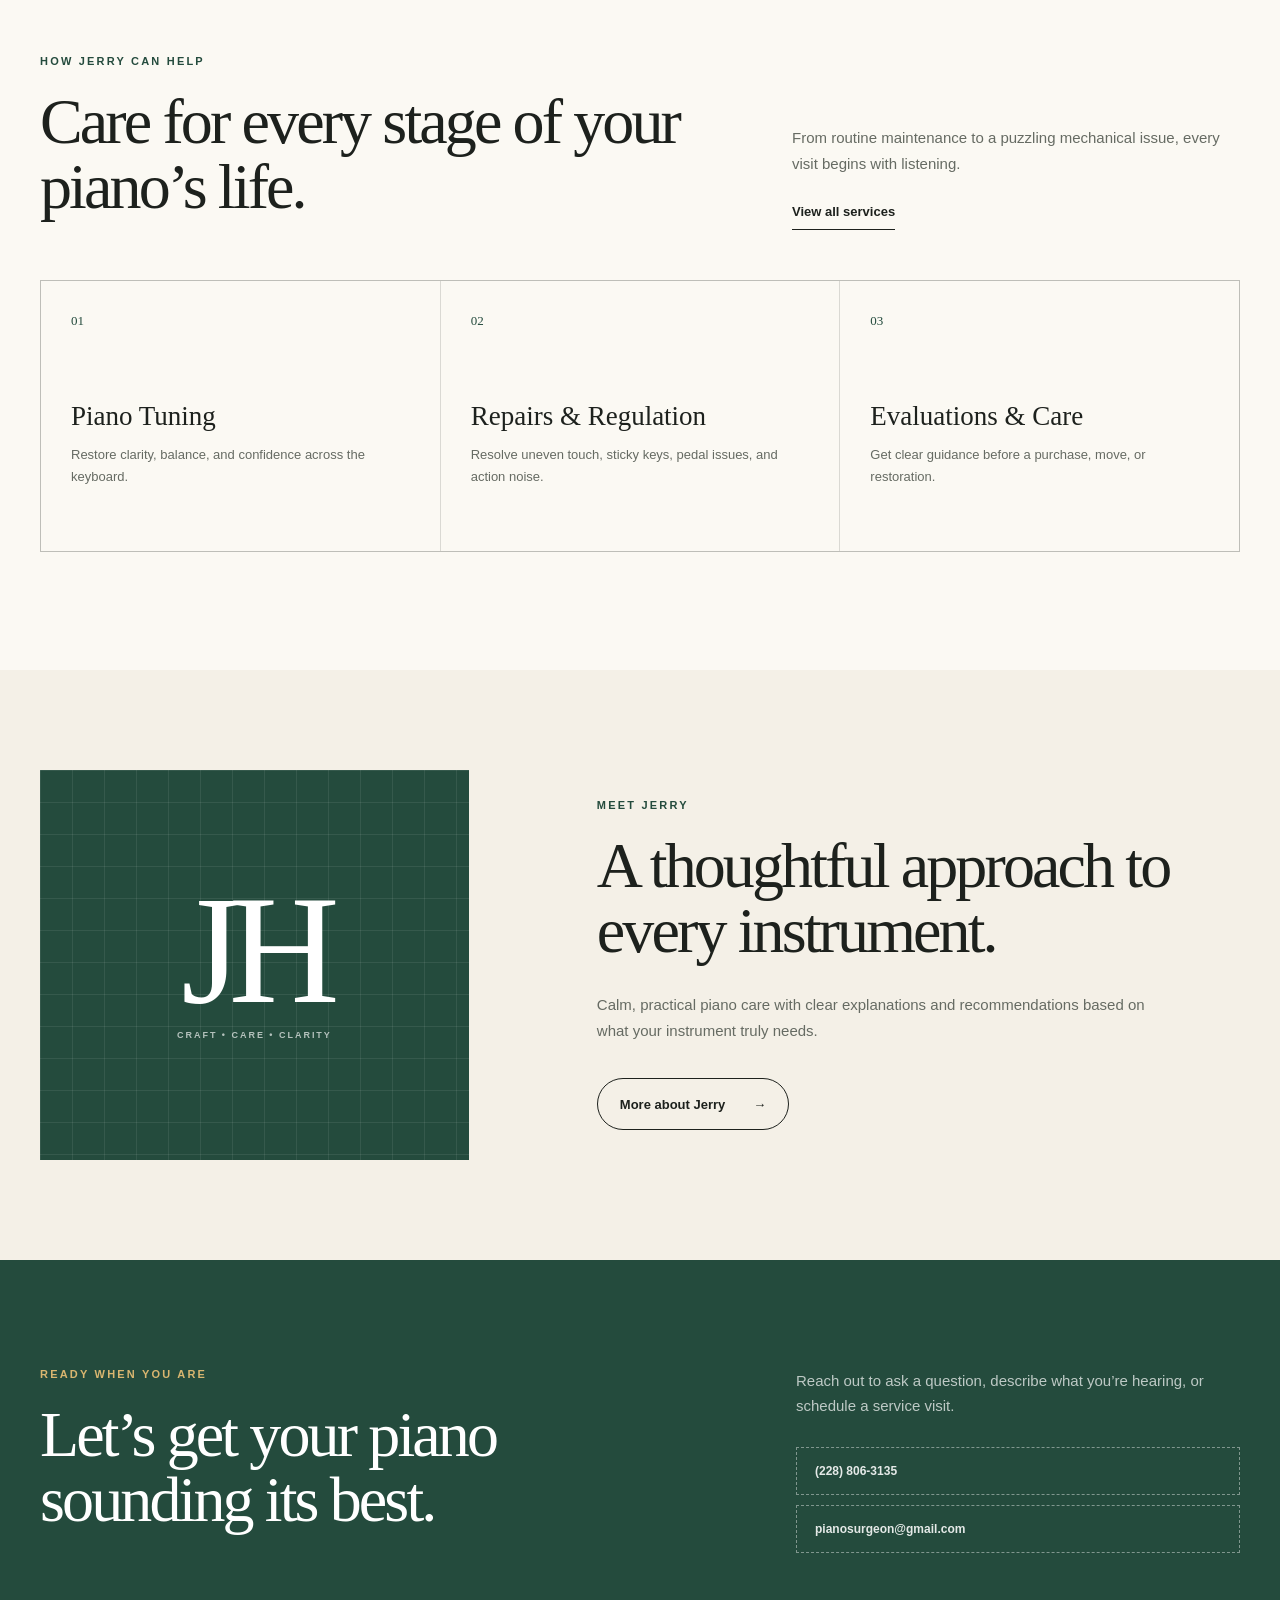
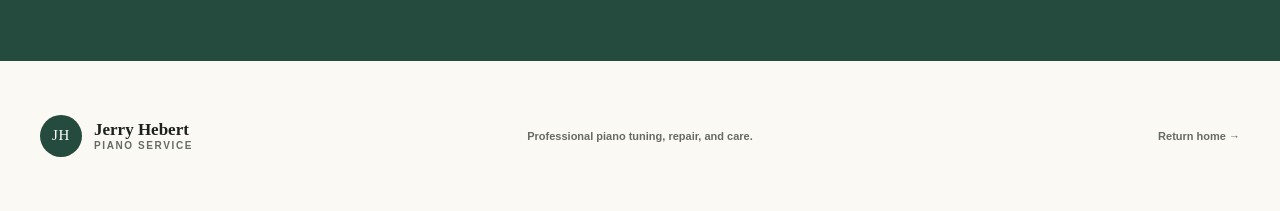
==== commit 8f8641e5: "Update contact information for Jerry" ====
--- a/index.html
+++ b/index.html
@@ -93,7 +93,7 @@
       <div class="contact-copy">
         <p>Reach out to ask a question, describe what you’re hearing, or schedule a service visit.</p>
         <!-- Replace the following two spans with Jerry's real phone number and email address. -->
-        <div class="contact-placeholders"><span>Add Jerry’s phone number</span><span>Add Jerry’s email address</span></div>
+        <div class="contact-placeholders"><span>(228) 806-3135</span><span>pianosurgeon@gmail.com</span></div>
       </div>
     </section>
   </main>
--- a/styles.css
+++ b/styles.css
@@ -32,7 +32,7 @@
 }
 
 .heritage-feature {
-  padding: 0 max(24px, calc((100vw - 1200px) / 2)) 118px;
+  padding: 80px max(24px, calc((100vw - 1200px) / 2)) 0;
 }
 
 .heritage-feature img {
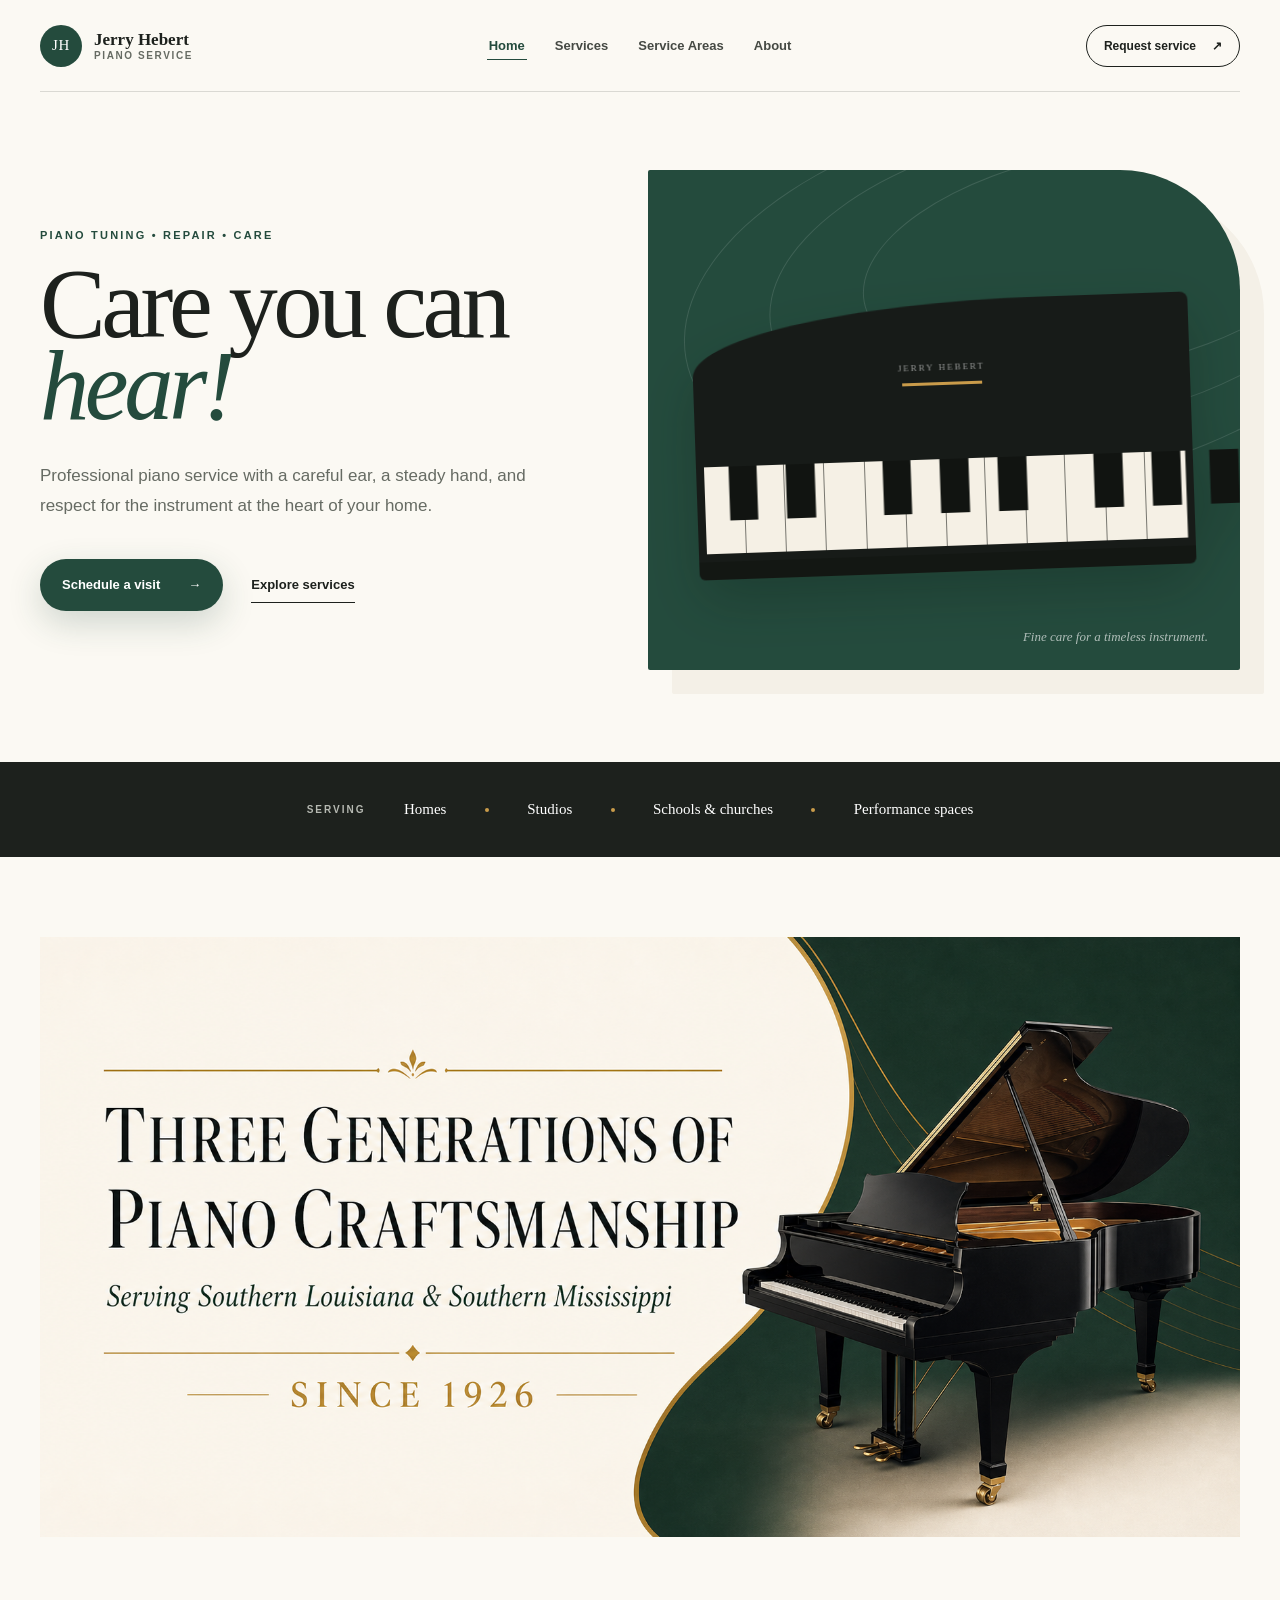
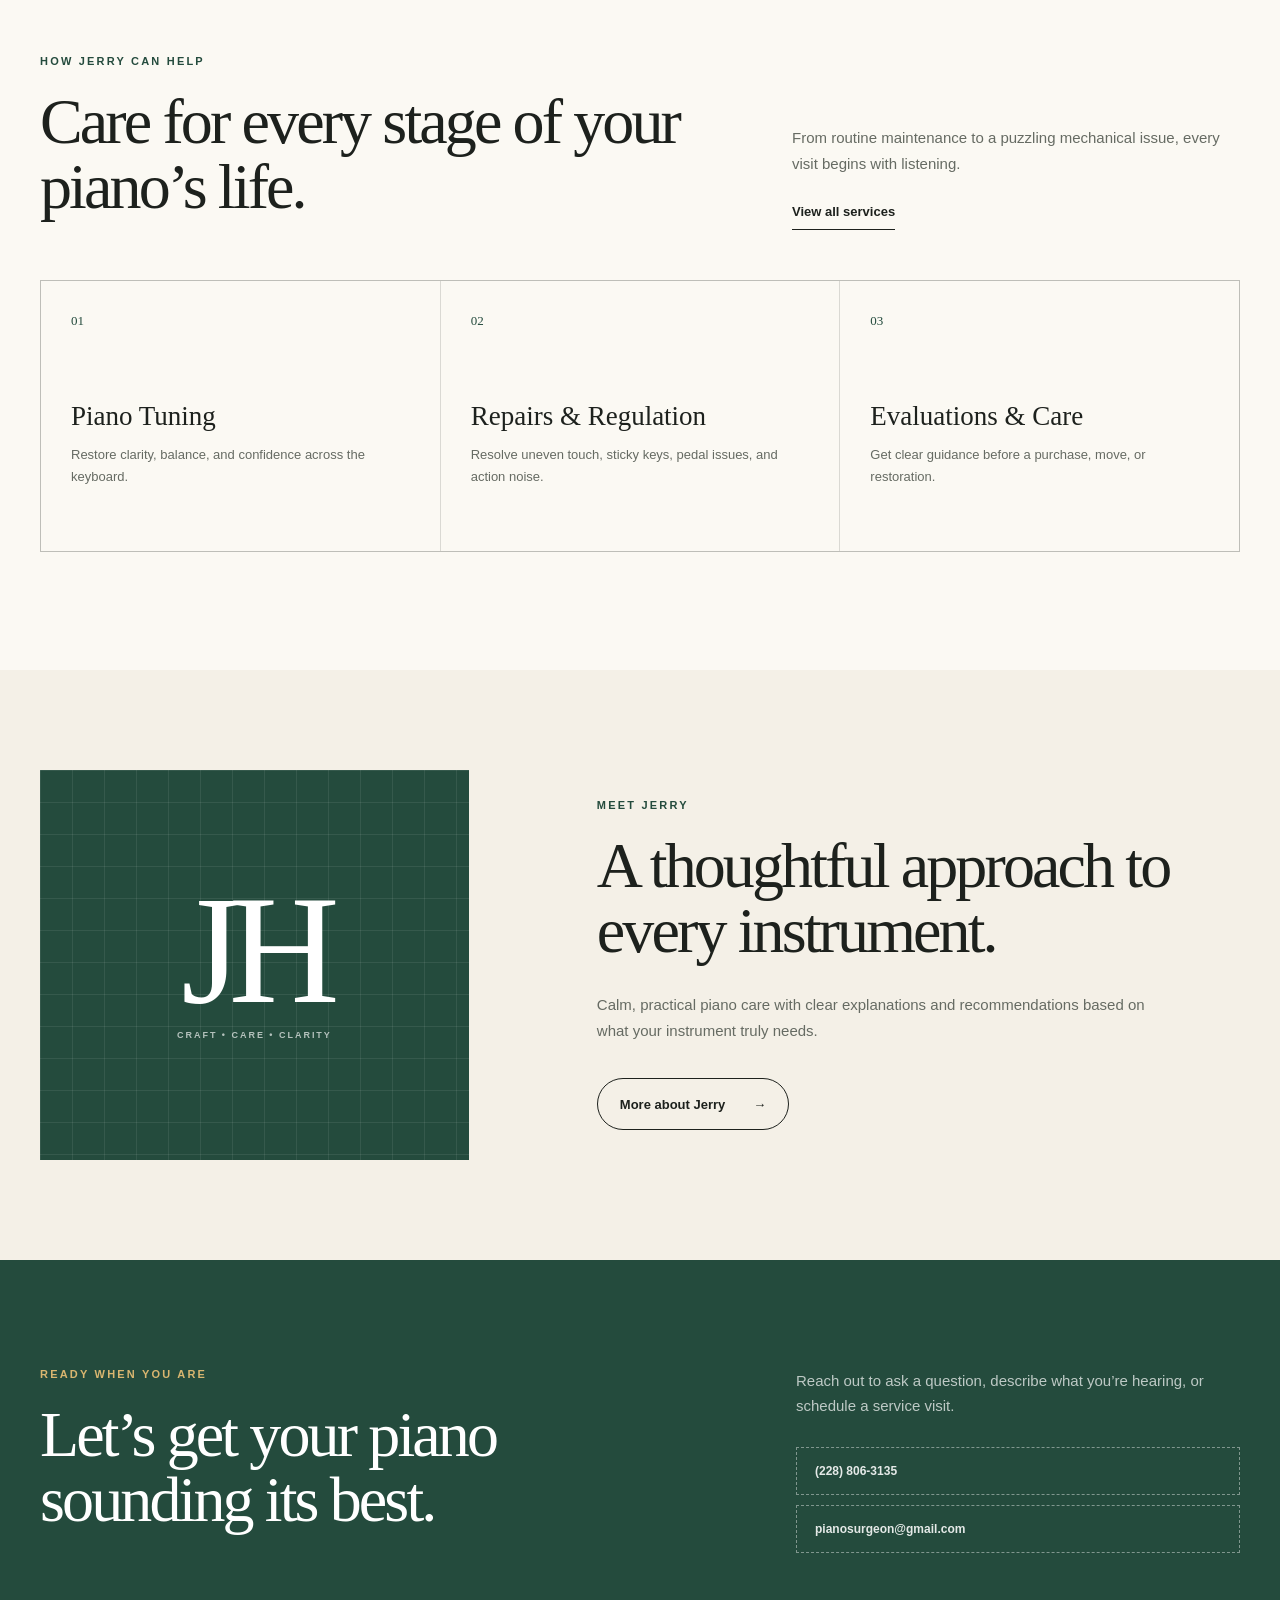
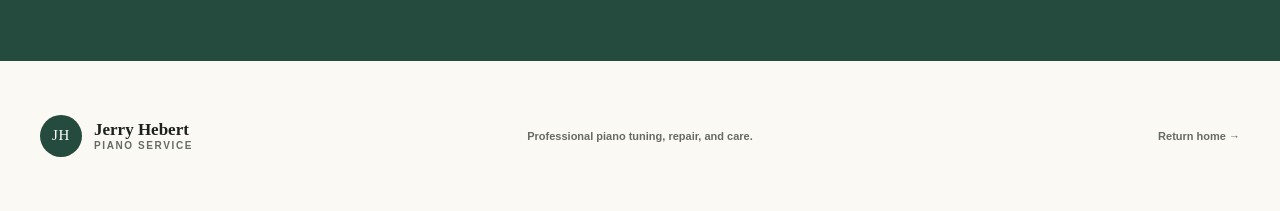
==== commit c5ac3d92: "Update hero title punctuation in index.html" ====
--- a/index.html
+++ b/index.html
@@ -26,7 +26,7 @@
     <section class="hero" aria-labelledby="hero-title">
       <div>
         <p class="eyebrow">Piano tuning • repair • care</p>
-        <h1 id="hero-title">Care you can<span>hear.</span></h1>
+        <h1 id="hero-title">Care you can<span>hear!</span></h1>
         <p class="hero-intro">Professional piano service with a careful ear, a steady hand, and respect for the instrument at the heart of your home.</p>
         <div class="hero-actions">
           <a class="button button-primary" href="#contact">Schedule a visit <span aria-hidden="true">→</span></a>
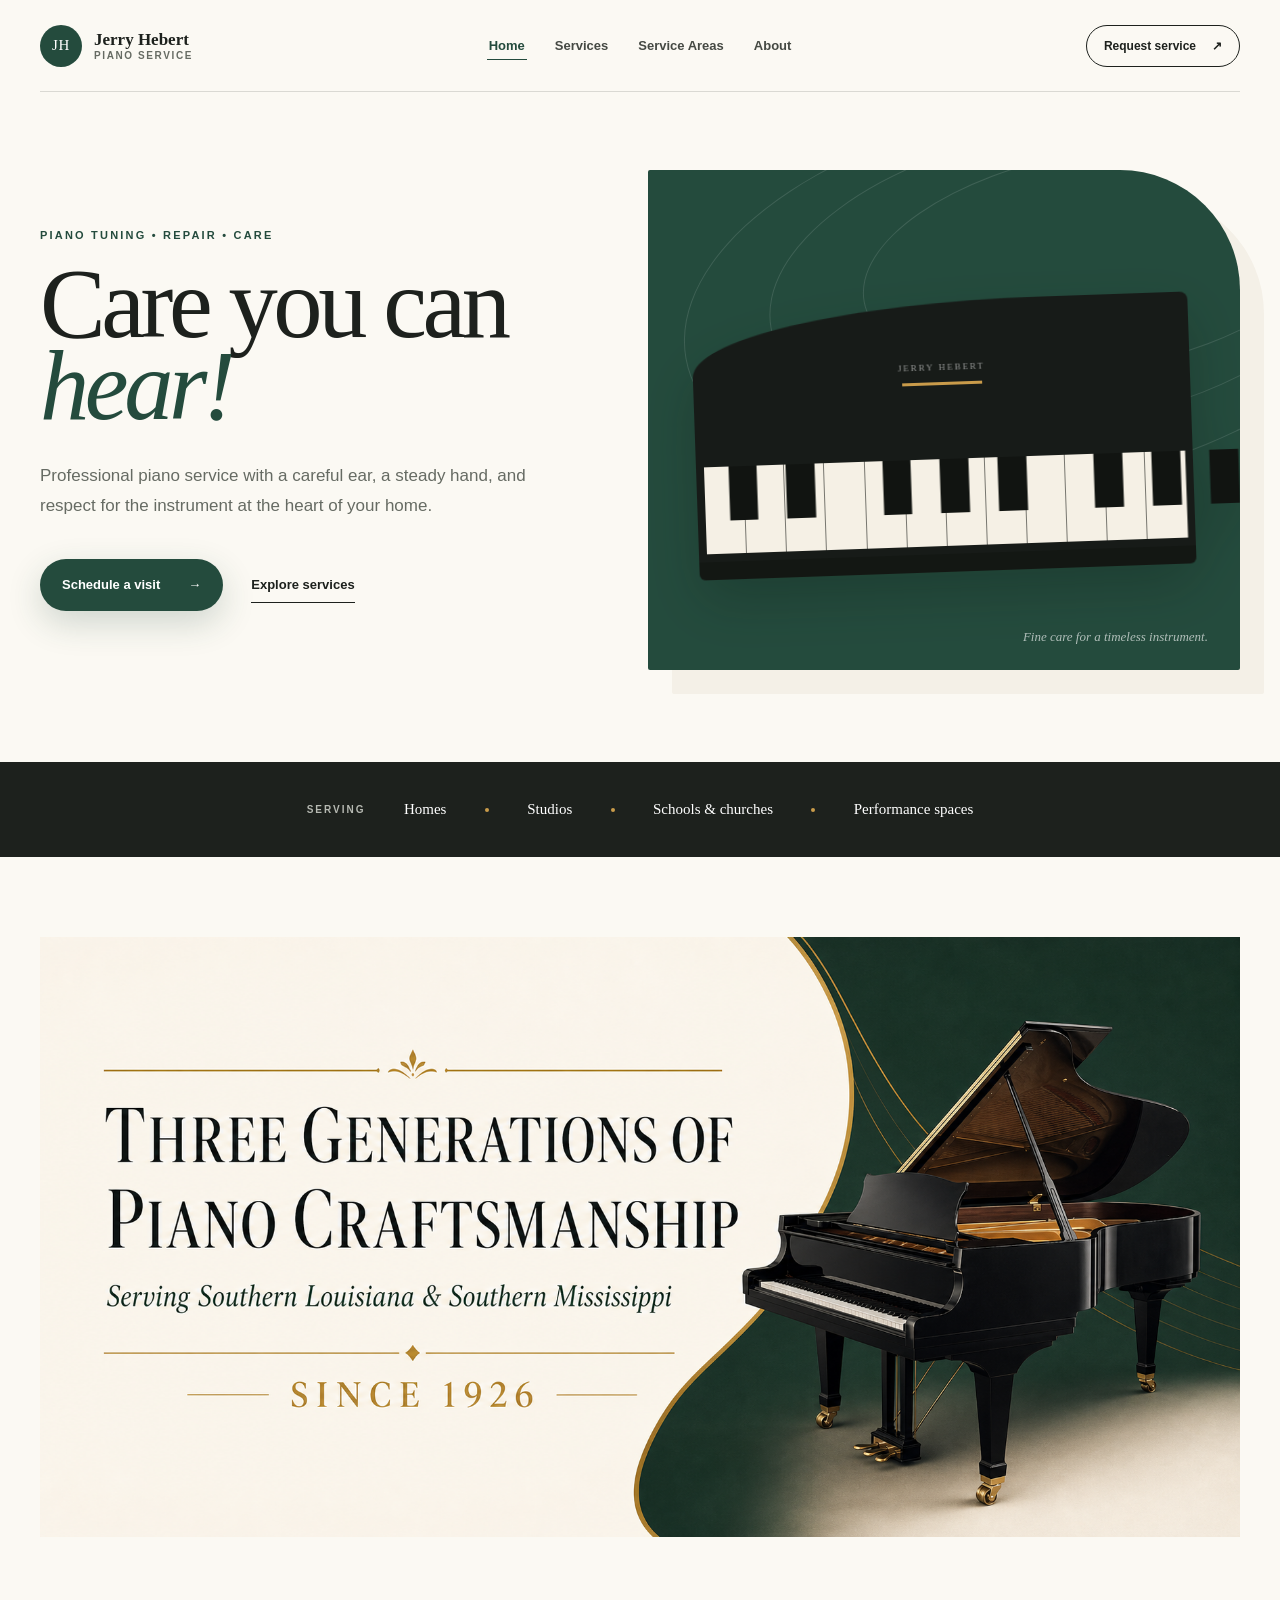
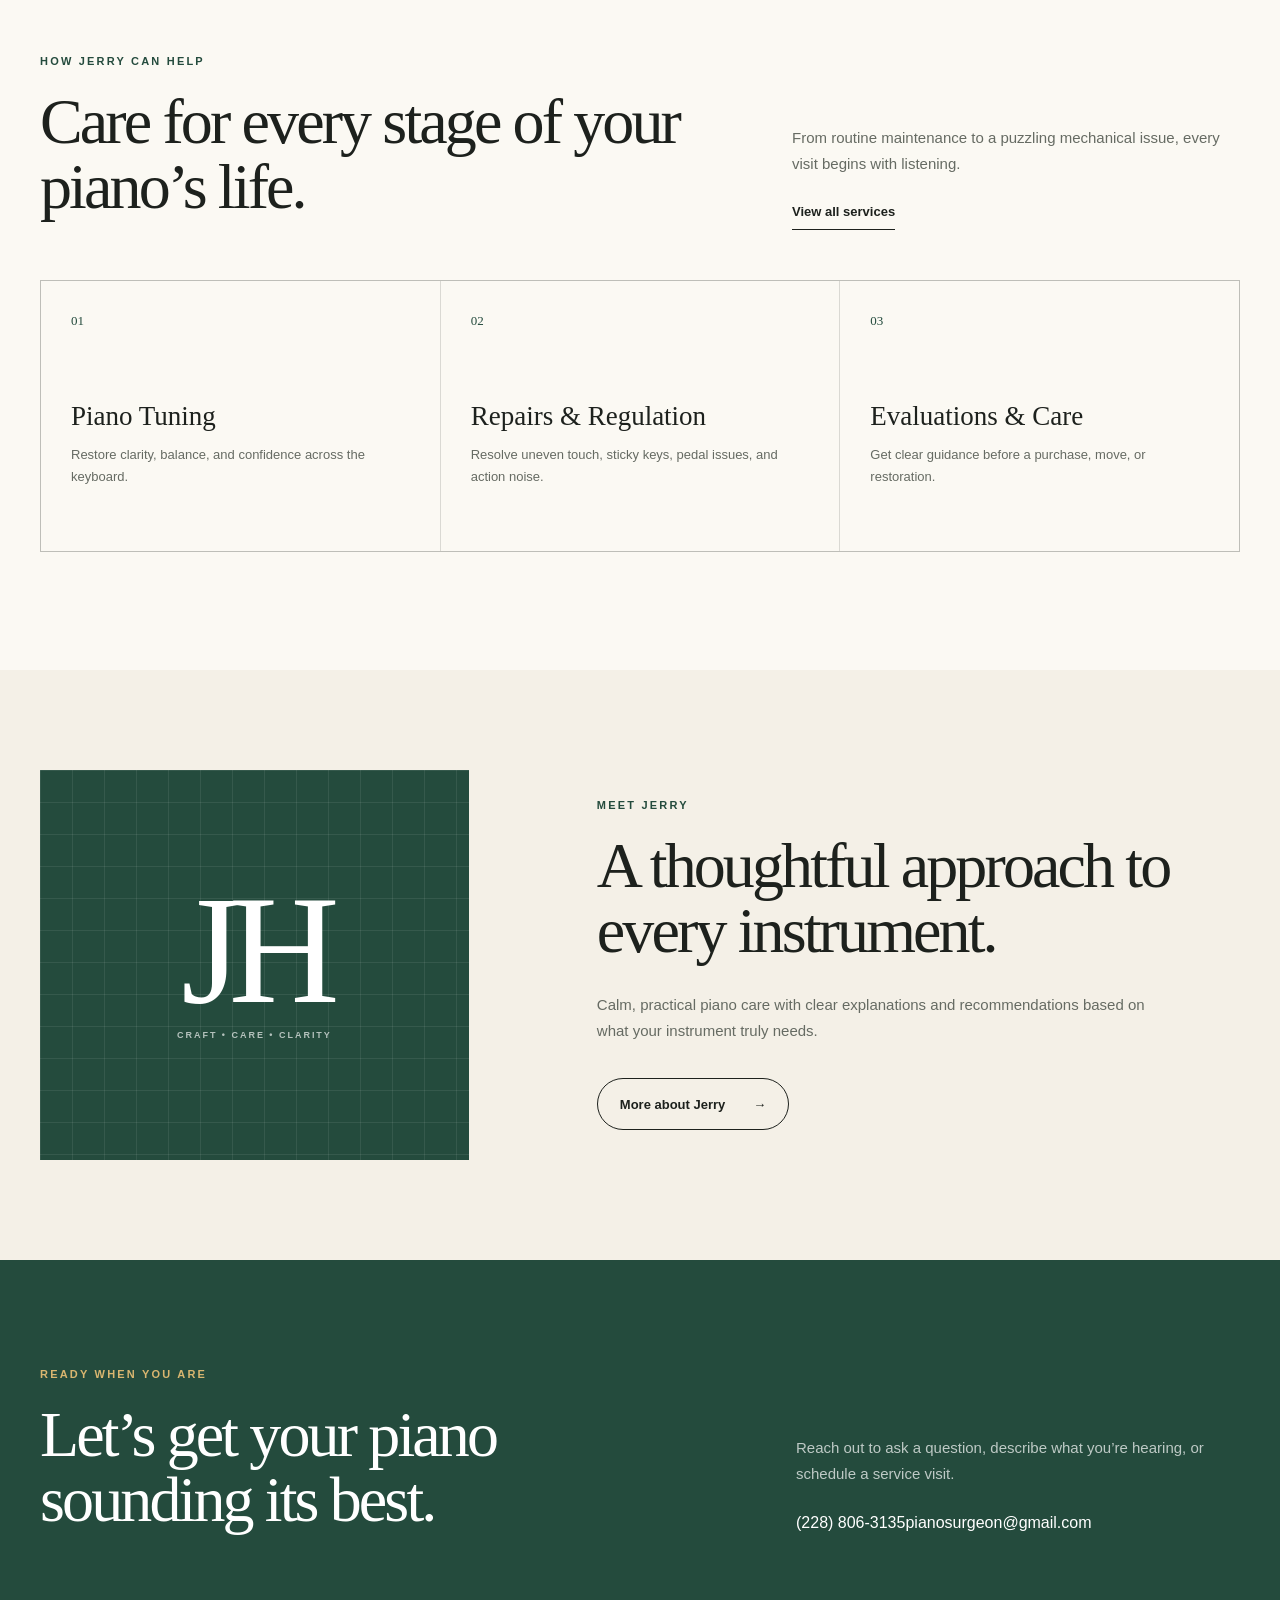
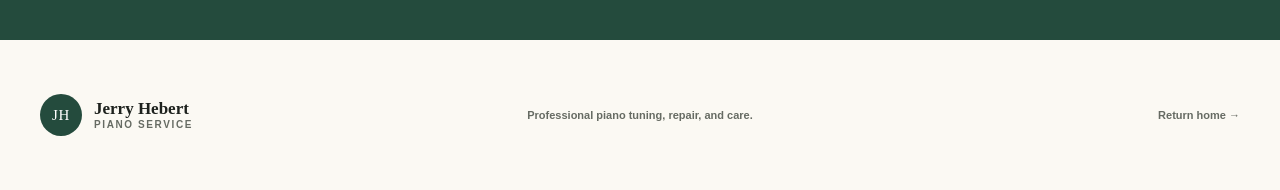
==== commit 42f1f79e: "Update meta tags and contact information in index.html" ====
--- a/index.html
+++ b/index.html
@@ -3,8 +3,9 @@
 <head>
   <meta charset="utf-8">
   <meta name="viewport" content="width=device-width, initial-scale=1">
-  <meta name="description" content="Professional piano tuning, repair, evaluation, and care from Jerry Hebert.">
-  <title>Jerry Hebert Piano Service</title>
+  <meta name="description" content="Professional piano tuning, repair, evaluation, and restoration from Jerry Hebert Piano Service. Serving Biloxi, the Mississippi Gulf Coast, New Iberia, and Acadiana.">
+
+<title>Piano Tuning & Repair in Biloxi and New Iberia | Jerry Hebert Piano Service</title>
   <link rel="stylesheet" href="styles.css">
 </head>
 <body>
@@ -60,7 +61,7 @@
     </div>
     <section class="heritage-feature">
   <img src="images/jerry-hebert-heritage-banner.png"
-       alt="Three generations of piano craftsmanship since 1926">
+     alt="Jerry Hebert Piano Service three generations of piano craftsmanship since 1926">
 </section>
 
     <section class="section" aria-labelledby="care-title">
@@ -93,7 +94,7 @@
       <div class="contact-copy">
         <p>Reach out to ask a question, describe what you’re hearing, or schedule a service visit.</p>
         <!-- Replace the following two spans with Jerry's real phone number and email address. -->
-        <div class="contact-placeholders"><span>(228) 806-3135</span><span>pianosurgeon@gmail.com</span></div>
+        <div class="contact-info"><span>(228) 806-3135</span><span>pianosurgeon@gmail.com</span></div>
       </div>
     </section>
   </main>
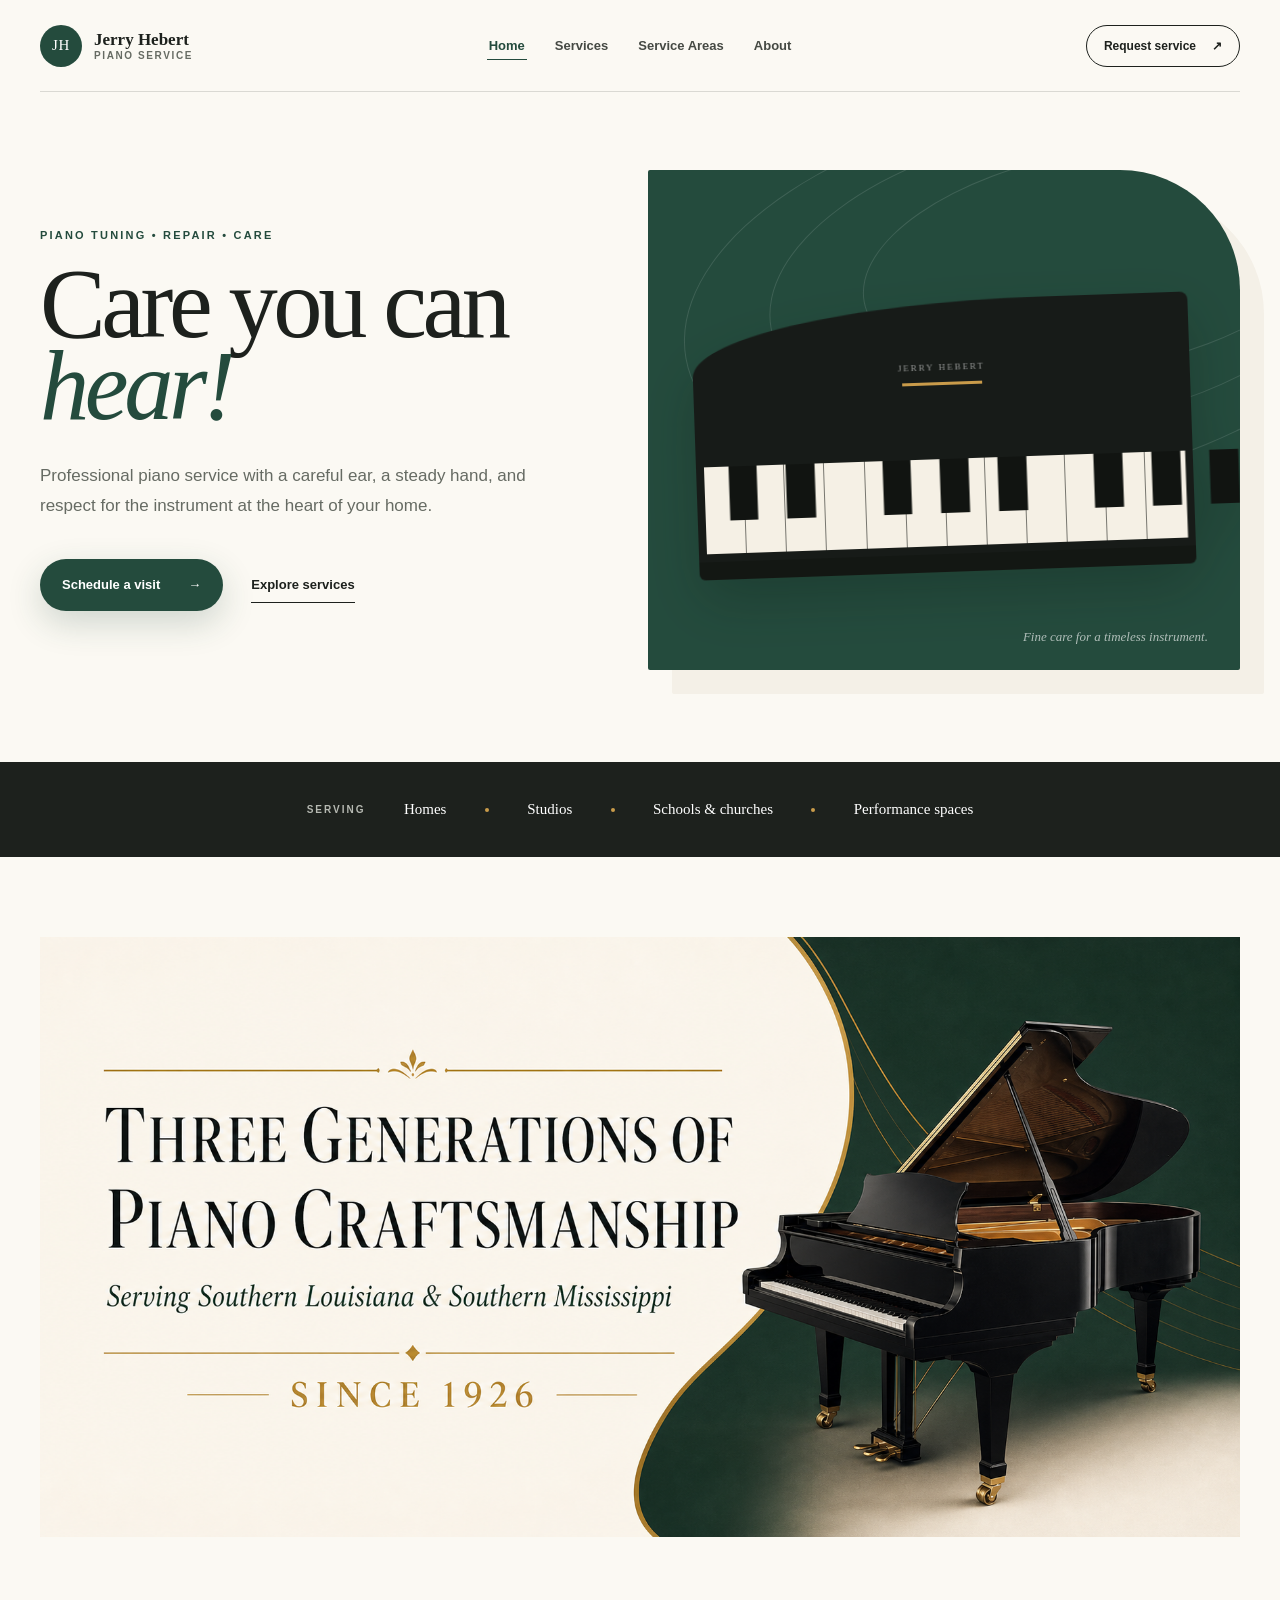
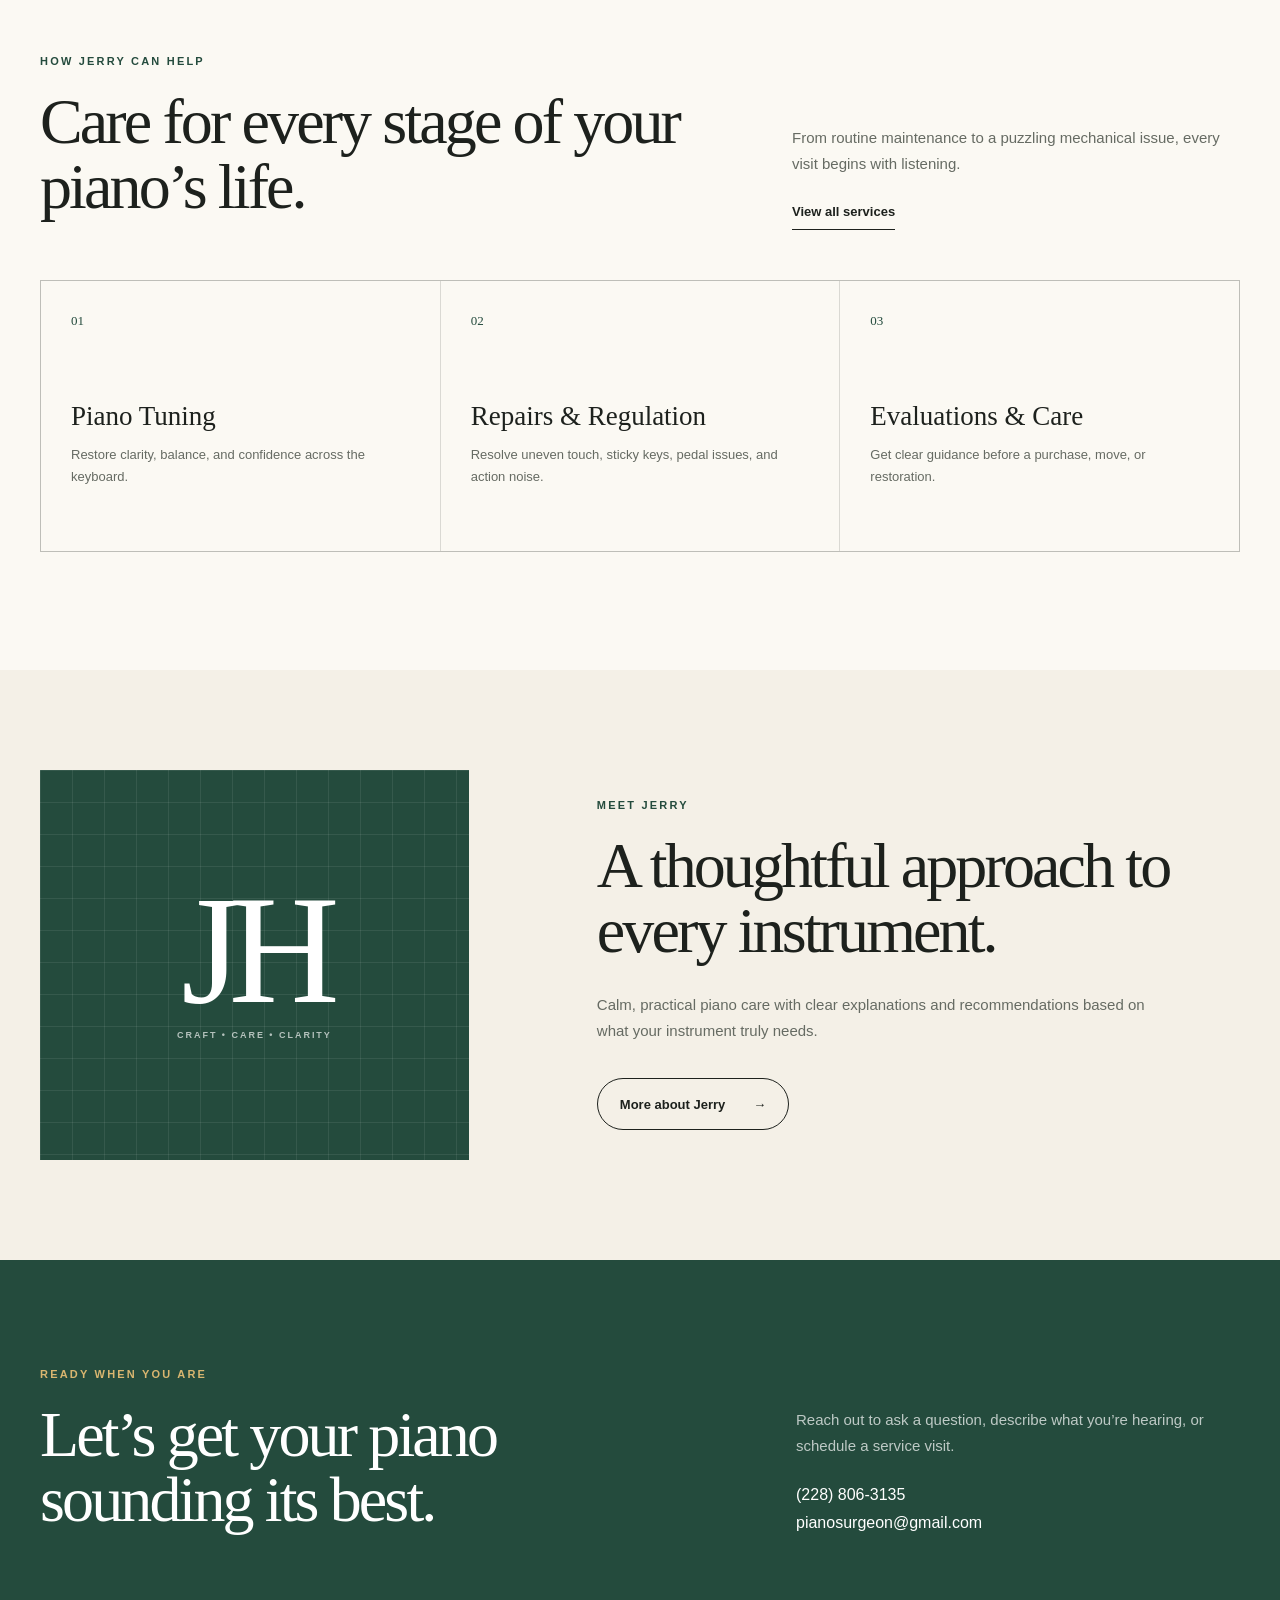
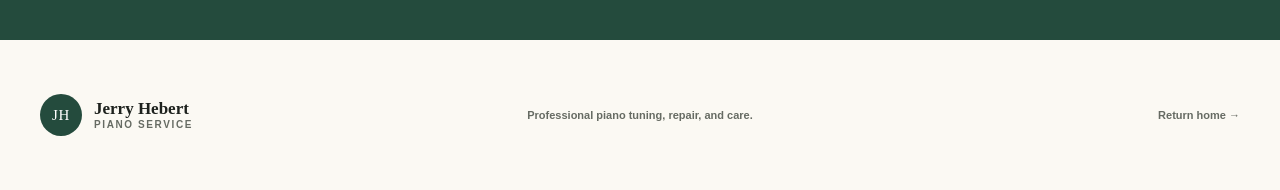
==== commit 3937c5a7: "Replace static contact info with clickable links Updated contact information to use links for phone " ====
--- a/index.html
+++ b/index.html
@@ -94,7 +94,10 @@
       <div class="contact-copy">
         <p>Reach out to ask a question, describe what you’re hearing, or schedule a service visit.</p>
         <!-- Replace the following two spans with Jerry's real phone number and email address. -->
-        <div class="contact-info"><span>(228) 806-3135</span><span>pianosurgeon@gmail.com</span></div>
+       <div class="contact-placeholders">
+  <a href="tel:+12288063135">(228) 806-3135</a>
+  <a href="mailto:pianosurgeon@gmail.com">pianosurgeon@gmail.com</a>
+</div>
       </div>
     </section>
   </main>
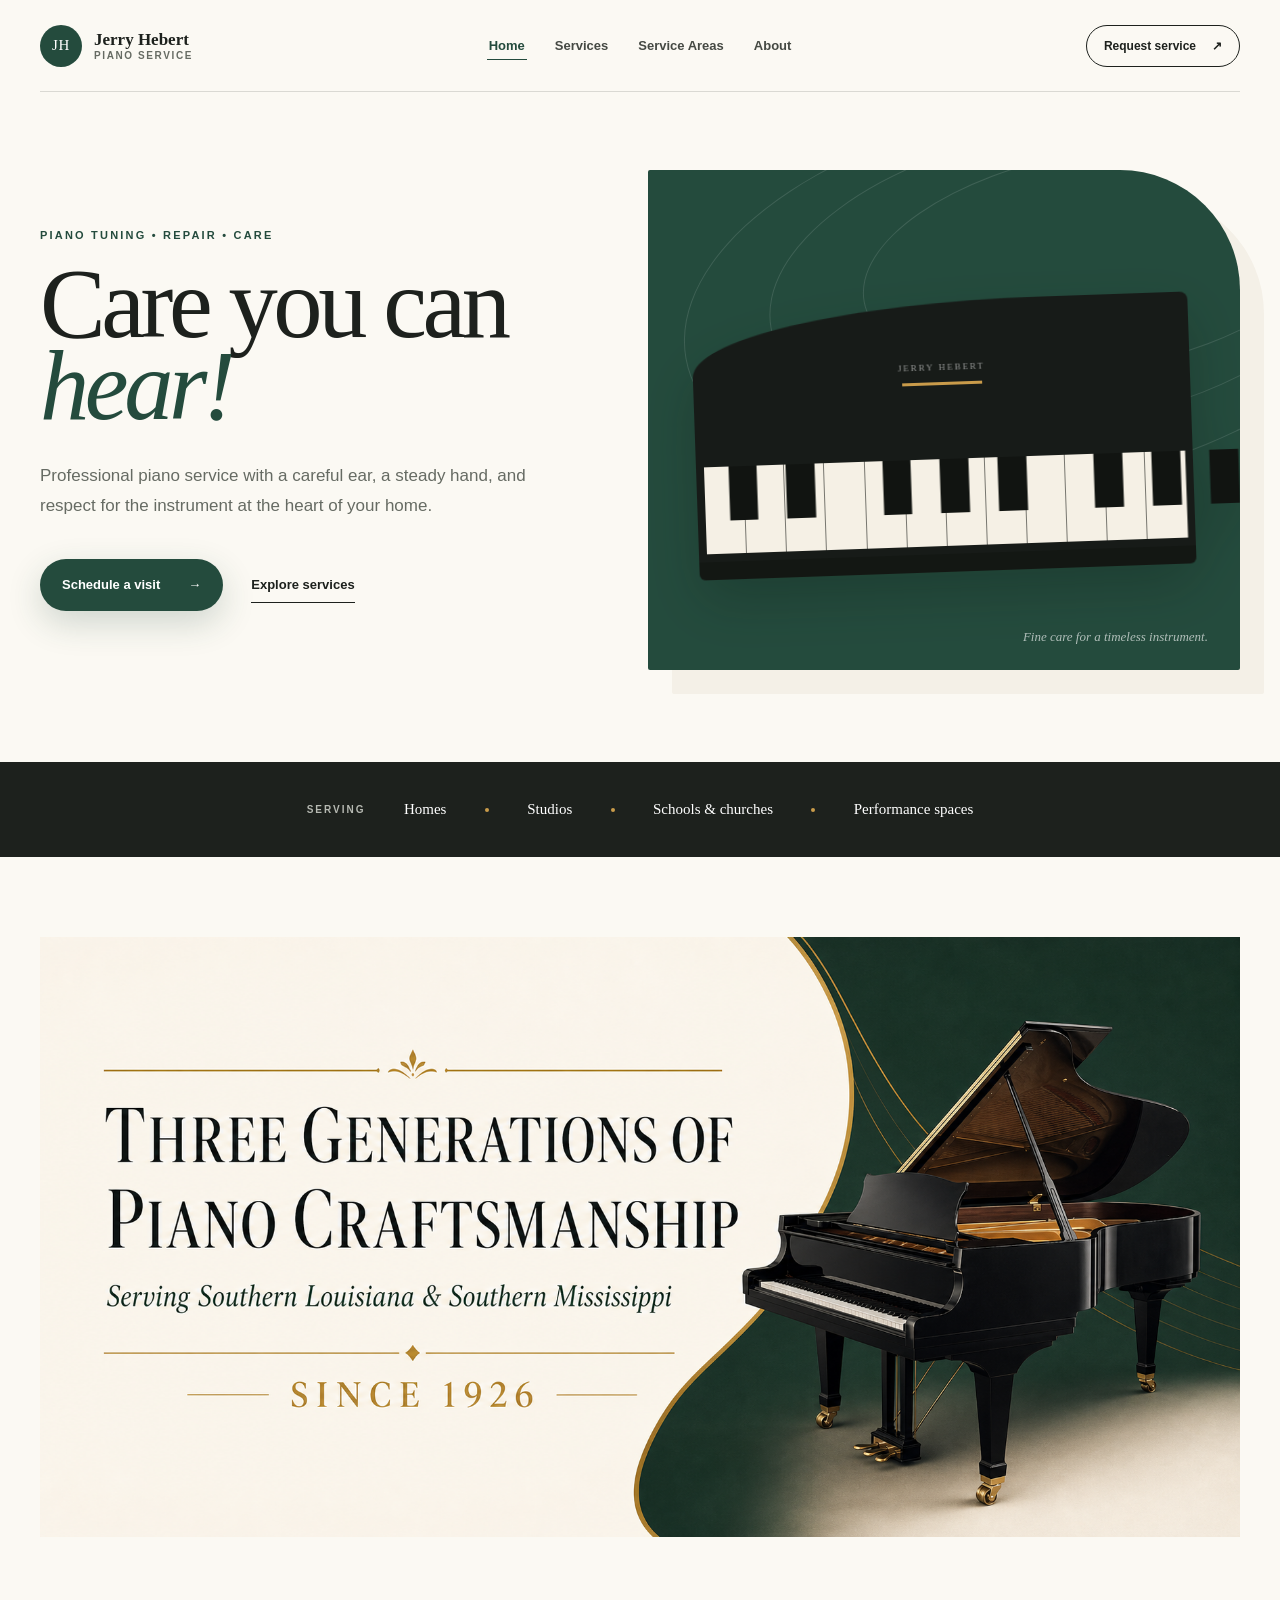
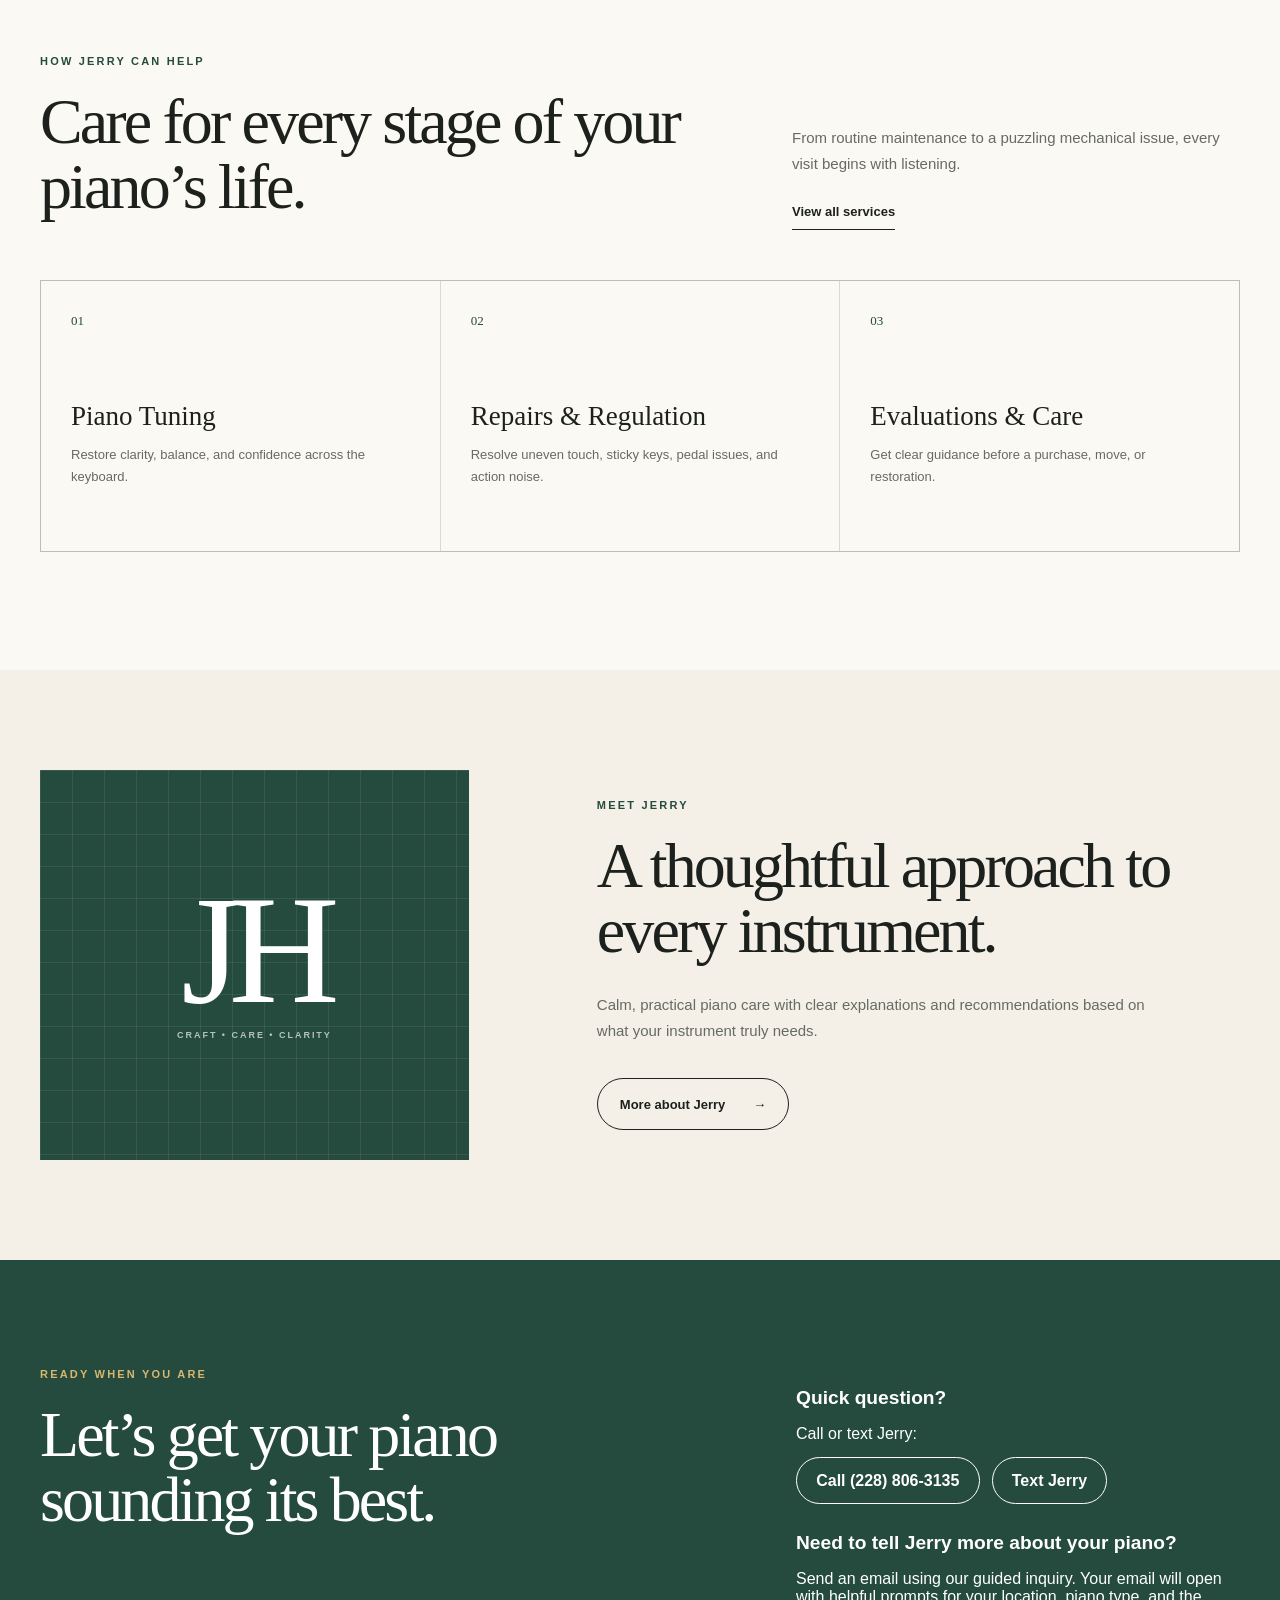
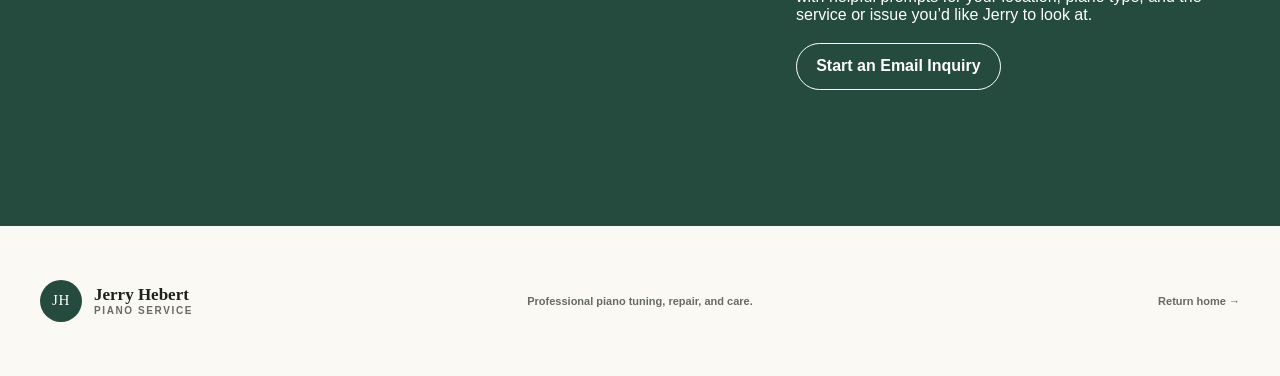
==== commit 3858dd00: "Revamp contact section with new interaction options Updated contact section with new layout and opti" ====
--- a/index.html
+++ b/index.html
@@ -90,16 +90,44 @@
     </section>
 
     <section class="contact-section" id="contact" aria-labelledby="contact-title">
-      <div><p class="eyebrow">Ready when you are</p><h2 id="contact-title">Let’s get your piano sounding its best.</h2></div>
-      <div class="contact-copy">
-        <p>Reach out to ask a question, describe what you’re hearing, or schedule a service visit.</p>
-        <!-- Replace the following two spans with Jerry's real phone number and email address. -->
-       <div class="contact-placeholders">
-  <a href="tel:+12288063135">(228) 806-3135</a>
-  <a href="mailto:pianosurgeon@gmail.com">pianosurgeon@gmail.com</a>
-</div>
+  <div>
+    <p class="eyebrow">Ready when you are</p>
+    <h2 id="contact-title">Let’s get your piano sounding its best.</h2>
+  </div>
+
+  <div class="contact-copy">
+    <div class="contact-option">
+      <h3>Quick question?</h3>
+      <p>Call or text Jerry:</p>
+
+      <div class="contact-actions">
+        <a class="contact-link" href="tel:+12288063135">
+          Call (228) 806-3135
+        </a>
+
+        <a class="contact-link" href="sms:+12288063135">
+          Text Jerry
+        </a>
       </div>
-    </section>
+    </div>
+
+    <div class="contact-option">
+      <h3>Need to tell Jerry more about your piano?</h3>
+      <p>
+        Send an email using our guided inquiry. Your email will open with
+        helpful prompts for your location, piano type, and the service or
+        issue you’d like Jerry to look at.
+      </p>
+
+      <a
+        class="contact-link contact-email"
+        href="mailto:pianosurgeon@gmail.com?subject=Piano%20Service%20Inquiry%20from%20the%20Website&body=Hello%20Jerry%2C%0D%0A%0D%0AI%27m%20interested%20in%20your%20piano%20services.%0D%0A%0D%0AName%3A%0D%0ALocation%3A%0D%0AType%20of%20piano%3A%0D%0AService%20needed%20or%20issue%3A%0D%0A%0D%0AThank%20you%21"
+      >
+        Start an Email Inquiry
+      </a>
+    </div>
+  </div>
+</section>
   </main>
 
   <footer class="site-footer">
--- a/styles.css
+++ b/styles.css
@@ -727,3 +727,39 @@
   html { scroll-behavior: auto; }
   *, *::before, *::after { transition-duration: 0.01ms !important; }
 }
+
+.contact-option {
+  margin-bottom: 1.75rem;
+}
+
+.contact-option h3 {
+  margin-bottom: 0.35rem;
+  font-size: 1.2rem;
+}
+
+.contact-option p {
+  margin-bottom: 0.9rem;
+}
+
+.contact-actions {
+  display: flex;
+  flex-wrap: wrap;
+  gap: 0.75rem;
+}
+
+.contact-link {
+  display: inline-block;
+  padding: 0.85rem 1.2rem;
+  border: 1px solid currentColor;
+  border-radius: 999px;
+  font-weight: 700;
+  text-decoration: none;
+}
+
+.contact-link:hover {
+  transform: translateY(-1px);
+}
+
+.contact-email {
+  margin-top: 0.25rem;
+}
